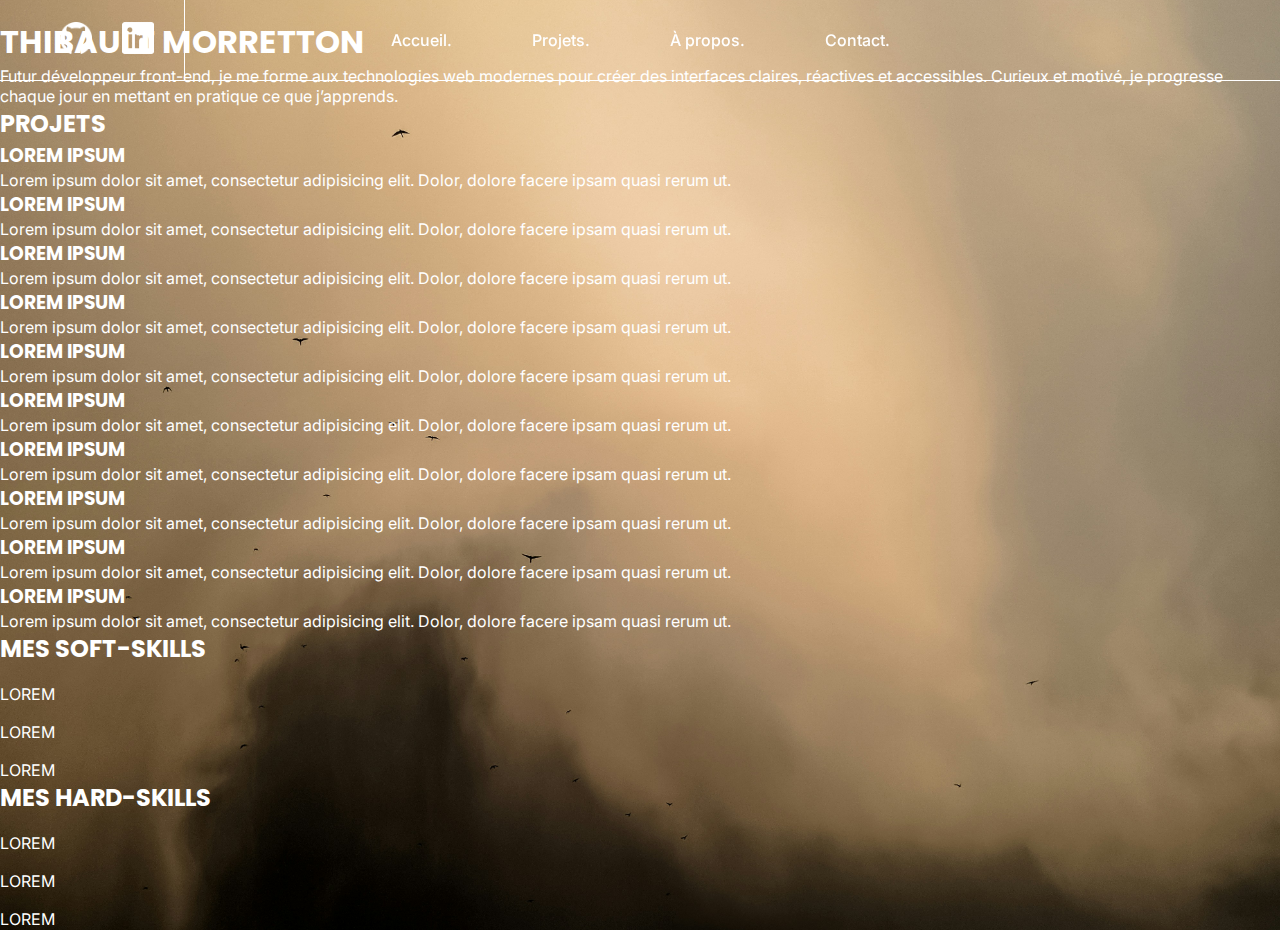
==== index.html @ dddc4d51 "Version bêta 1.0.2" ====
<!doctype html>
<html lang="fr">
<head>
    <meta charset="UTF-8">
    <meta content="width=device-width, user-scalable=no, initial-scale=1.0, maximum-scale=1.0, minimum-scale=1.0"
          name="viewport">
    <meta content="ie=edge" http-equiv="X-UA-Compatible">
    <title>Mon portfolio</title>
    <link href="style.css" rel="stylesheet">
</head>
<body>

<!-- HEADER -->
<header>
    <div class="headerContainer">
        <div class="socials">
            <a href="#"><img alt="GitHub" src="assets/logoGitHub.png"></a>
            <a href="#"><img alt="LinkedIn" src="assets/logoLinkedin.png"></a>
        </div>
        <nav class="navbar">
            <a href="#">Accueil.</a>
            <a href="#">Projets.</a>
            <a href="#">À propos.</a>
            <a href="#">Contact.</a>
        </nav>
    </div>
</header>

<!-- MAIN -->
<main>

    <!-- HERO SECTION -->
    <section>

        <!-- BACKGROUND IMAGE -->
        <img alt="" src="">
        <div>
            <h1>THIBAULT MORRETTON</h1>
            <p>Futur développeur front-end, je me forme aux technologies web modernes pour créer des interfaces claires,
                réactives et accessibles. Curieux et motivé, je progresse chaque jour en mettant en pratique ce que
                j’apprends.</p>
        </div>
    </section>

    <!-- PROJECTS SECTION -->
    <section>
        <h2>PROJETS</h2>

        <!-- PROJECTS -->
        <div>
            <div>
                <h3>LOREM IPSUM</h3>
                <p>Lorem ipsum dolor sit amet, consectetur adipisicing elit. Dolor, dolore facere ipsam quasi rerum
                    ut.</p>
            </div>
            <div>
                <h3>LOREM IPSUM</h3>
                <p>Lorem ipsum dolor sit amet, consectetur adipisicing elit. Dolor, dolore facere ipsam quasi rerum
                    ut.</p>
            </div>
            <div>
                <h3>LOREM IPSUM</h3>
                <p>Lorem ipsum dolor sit amet, consectetur adipisicing elit. Dolor, dolore facere ipsam quasi rerum
                    ut.</p>
            </div>
            <div>
                <h3>LOREM IPSUM</h3>
                <p>Lorem ipsum dolor sit amet, consectetur adipisicing elit. Dolor, dolore facere ipsam quasi rerum
                    ut.</p>
            </div>
            <div>
                <h3>LOREM IPSUM</h3>
                <p>Lorem ipsum dolor sit amet, consectetur adipisicing elit. Dolor, dolore facere ipsam quasi rerum
                    ut.</p>
            </div>
            <div>
                <h3>LOREM IPSUM</h3>
                <p>Lorem ipsum dolor sit amet, consectetur adipisicing elit. Dolor, dolore facere ipsam quasi rerum
                    ut.</p>
            </div>
            <div>
                <h3>LOREM IPSUM</h3>
                <p>Lorem ipsum dolor sit amet, consectetur adipisicing elit. Dolor, dolore facere ipsam quasi rerum
                    ut.</p>
            </div>
            <div>
                <h3>LOREM IPSUM</h3>
                <p>Lorem ipsum dolor sit amet, consectetur adipisicing elit. Dolor, dolore facere ipsam quasi rerum
                    ut.</p>
            </div>
            <div>
                <h3>LOREM IPSUM</h3>
                <p>Lorem ipsum dolor sit amet, consectetur adipisicing elit. Dolor, dolore facere ipsam quasi rerum
                    ut.</p>
            </div>
            <div>
                <h3>LOREM IPSUM</h3>
                <p>Lorem ipsum dolor sit amet, consectetur adipisicing elit. Dolor, dolore facere ipsam quasi rerum
                    ut.</p>
            </div>
        </div>
    </section>

    <!-- ABOUT SECTION (SOFT-SKILLS) -->
    <section>
        <h2>MES SOFT-SKILLS</h2>
        <div>
            <div>
                <img alt="" src="">
                <p>LOREM</p>
            </div>
            <div>
                <img alt="" src="">
                <p>LOREM</p>
            </div>
            <div>
                <img alt="" src="">
                <p>LOREM</p>
            </div>
        </div>
    </section>

    <!-- ABOUT SECTION (HARD-SKILLS) -->
    <section>
        <h2>MES HARD-SKILLS</h2>
        <div>
            <div>
                <img alt="" src="">
                <p>LOREM</p>
            </div>
            <div>
                <img alt="" src="">
                <p>LOREM</p>
            </div>
            <div>
                <img alt="" src="">
                <p>LOREM</p>
            </div>
        </div>
    </section>
</main>

<!-- FOOTER -->
<footer>
    <div>
        <p>© 2025 THIBAULT MORRETTON - TOUS DROITS RÉSERVÉS</p>
    </div>
</footer>

<script>
    window.addEventListener('scroll', () => {
        const header = document.querySelector('header');
        if (window.scrollY > 50) {
            header.classList.add('scrolled');
        } else {
            header.classList.remove('scrolled');
        }
    });
</script>
</body>
</html>
---- style.css ----
@import url('https://fonts.googleapis.com/css2?family=Inter:ital,opsz,wght@0,14..32,100..900;1,14..32,100..900&family=Poppins:ital,wght@0,100;0,200;0,300;0,400;0,500;0,600;0,700;0,800;0,900;1,100;1,200;1,300;1,400;1,500;1,600;1,700;1,800;1,900&display=swap');

/* //////////////////////// */
/* RESET */
/* //////////////////////// */

* {
    margin: 0;
    padding: 0;
    box-sizing: border-box;
    text-decoration: none;
}

body {
    background-image: url('assets/wallpaper.jpg');
    background-size: cover;
    background-repeat: no-repeat;
    background-attachment: fixed;
    background-position: center;
    min-height: 100vh;
    color: white;
}

/* //////////////////////// */
/* FONTS */
/* //////////////////////// */

p, a {
    font-family: 'Inter', sans-serif;
}

h1, h2, h3, h4, h5, h6 {
    font-family: 'Poppins', sans-serif;
}

/* //////////////////////// */
/* MARGIN */
/* //////////////////////// */

.mright20 {
    margin-right: 20px;
}

/* //////////////////////// */
/* MAIN CSS */
/* //////////////////////// */

/* HEADER */

header {
    position: fixed;
    width: 100%;
    border-bottom: 1px solid #fff;
}

header.scrolled {
    background: white;
}

.headerContainer {
    display: flex;
    justify-content: space-between;
    align-items: stretch;
    max-width: 1200px;
    margin: 0 auto;
    padding: 0 20px;
    height: 80px;
    position: relative;
}

.socials {
    display: flex;
    gap: 30px;
    align-items: center;
    padding-right: 30px;
    border-right: 1px solid #fff;
    height: 100%;
}

.socials img {
    width: 32px;
    height: 32px;
    filter: invert(1);
    transition: filter 0.3s ease;
}

header.scrolled .socials img {
    filter: invert(0);
}

.navbar {
    position: absolute;
    left: 50%;
    top: 50%;
    transform: translate(-50%, -50%);
    display: flex;
    gap: 40px;
}

.navbar a {
    text-decoration: none;
    color: #fff;
    font-weight: 500;
    padding: 10px 20px;
    border-radius: 50px;
    transition: all 0.3s ease;
}

.navbar a:hover {
    color: #fff;
    background: #000;
}

header.scrolled .navbar a {
    color: #000;
}

header.scrolled .navbar a:hover {
    color: #fff;
}
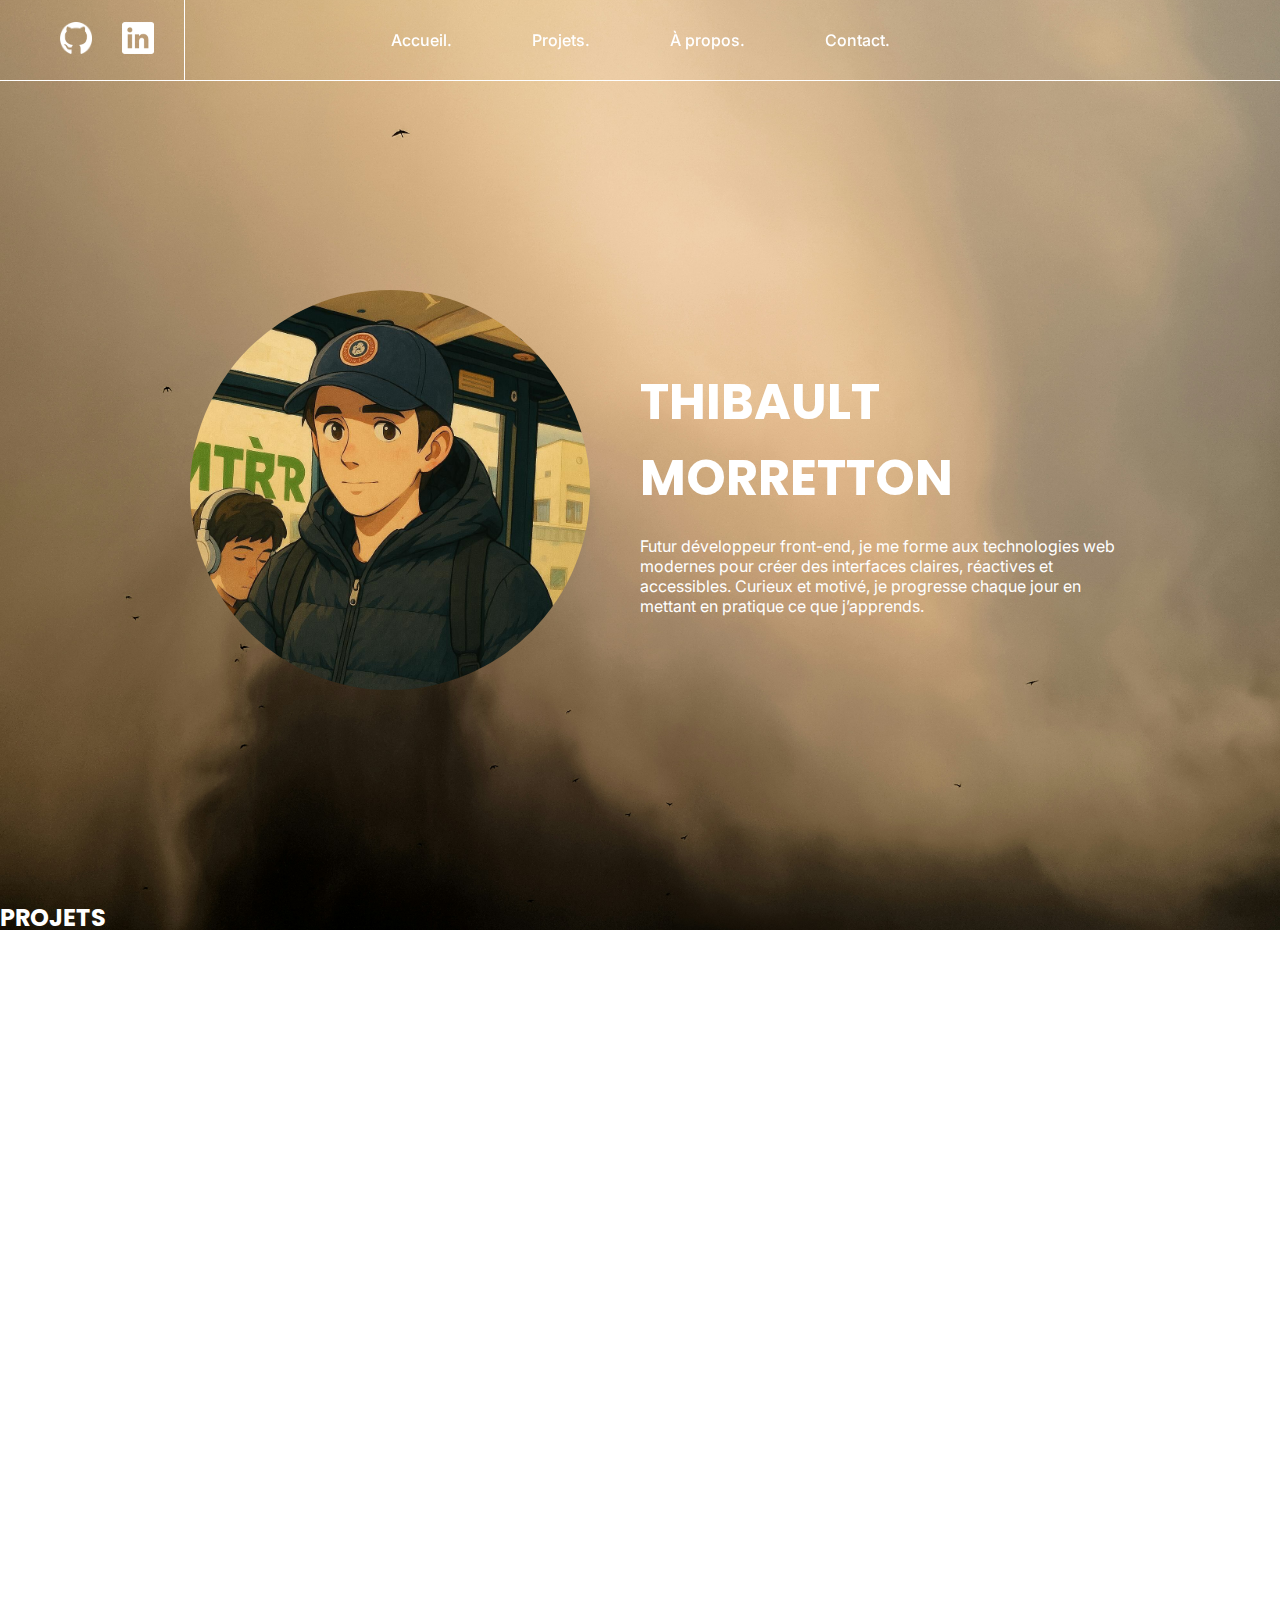
==== commit a1d89475: "Version bêta 0.1.3" ====
--- a/index.html
+++ b/index.html
@@ -7,6 +7,7 @@
     <meta content="ie=edge" http-equiv="X-UA-Compatible">
     <title>Mon portfolio</title>
     <link href="style.css" rel="stylesheet">
+    <link href="assets/logo.ico" rel="icon" type="image/x-icon">
 </head>
 <body>
 
@@ -30,11 +31,13 @@
 <main>
 
     <!-- HERO SECTION -->
-    <section>
+    <section class="hero container">
 
         <!-- BACKGROUND IMAGE -->
-        <img alt="" src="">
-        <div>
+        <div class="divImg">
+            <img alt="Ma photo" src="assets/moi.jpg">
+        </div>
+        <div class="divText">
             <h1>THIBAULT MORRETTON</h1>
             <p>Futur développeur front-end, je me forme aux technologies web modernes pour créer des interfaces claires,
                 réactives et accessibles. Curieux et motivé, je progresse chaque jour en mettant en pratique ce que
--- a/style.css
+++ b/style.css
@@ -19,6 +19,28 @@
     background-position: center;
     min-height: 100vh;
     color: white;
+}
+
+.container {
+    max-width: 1000px;
+    margin: auto;
+}
+
+/* //////////////////////// */
+/* FLEXBOX */
+/* //////////////////////// */
+
+.flex {
+    display: flex;
+    flex-wrap: wrap;
+}
+
+.justifyCenter {
+    justify-content: center;
+}
+
+.spaceBetween {
+    justify-content: space-between;
 }
 
 /* //////////////////////// */
@@ -119,4 +141,38 @@
     color: #fff;
 }
 
+/* HERO SECTION */
 
+.hero {
+    height: 100vh;
+    padding-top: 80px;
+    display: flex;
+    align-items: center;
+}
+
+.hero h1 {
+    font-size: 50px;
+    margin-bottom: 20px;
+}
+
+.hero img {
+    width: 400px;
+    height: 400px;
+    object-fit: cover;
+    object-position: center top;
+    border-radius: 50%;
+}
+
+.divImg {
+    width: 50%;
+    display: flex;
+    justify-content: center;
+}
+
+.divText {
+    width: 50%;
+}
+
+
+
+
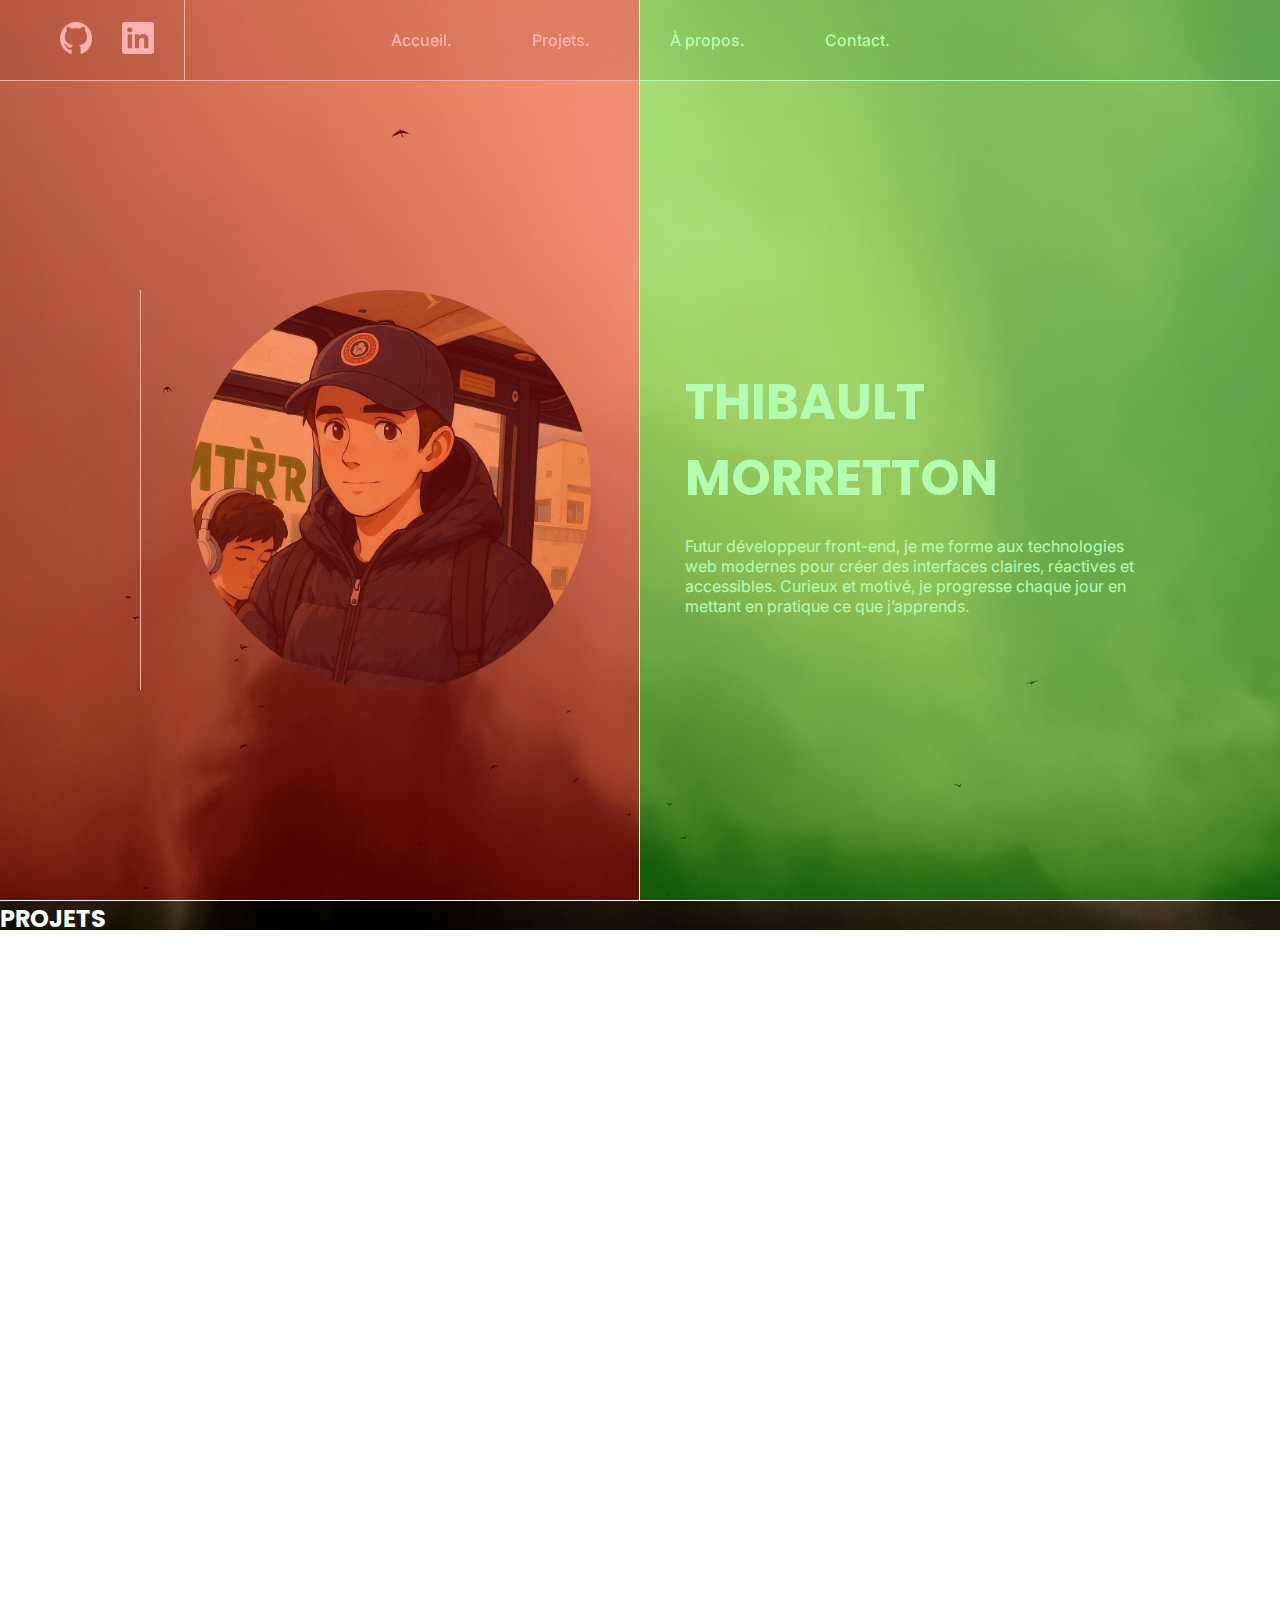
==== commit 5291dd31: "Version bêta 0.1.4" ====
--- a/index.html
+++ b/index.html
@@ -31,18 +31,22 @@
 <main>
 
     <!-- HERO SECTION -->
-    <section class="hero container">
-
-        <!-- BACKGROUND IMAGE -->
-        <div class="divImg">
-            <img alt="Ma photo" src="assets/moi.jpg">
+    <section class="hero">
+        <div class="divHero container">
+            <!-- BACKGROUND IMAGE -->
+            <div class="divImg">
+                <img alt="Ma photo" src="assets/moi.jpg">
+            </div>
+            <div class="divText">
+                <h1>THIBAULT MORRETTON</h1>
+                <p>Futur développeur front-end, je me forme aux technologies web modernes pour créer des interfaces
+                    claires,
+                    réactives et accessibles. Curieux et motivé, je progresse chaque jour en mettant en pratique ce que
+                    j’apprends.</p>
+            </div>
         </div>
-        <div class="divText">
-            <h1>THIBAULT MORRETTON</h1>
-            <p>Futur développeur front-end, je me forme aux technologies web modernes pour créer des interfaces claires,
-                réactives et accessibles. Curieux et motivé, je progresse chaque jour en mettant en pratique ce que
-                j’apprends.</p>
-        </div>
+        <div class="divGhostL"></div>
+        <div class="divGhostR"></div>
     </section>
 
     <!-- PROJECTS SECTION -->
--- a/style.css
+++ b/style.css
@@ -73,6 +73,7 @@
     position: fixed;
     width: 100%;
     border-bottom: 1px solid #fff;
+    background: rgba(0, 0, 0, 0.1);
 }
 
 header.scrolled {
@@ -82,7 +83,7 @@
 .headerContainer {
     display: flex;
     justify-content: space-between;
-    align-items: stretch;
+    align-items: center;
     max-width: 1200px;
     margin: 0 auto;
     padding: 0 20px;
@@ -103,7 +104,11 @@
     width: 32px;
     height: 32px;
     filter: invert(1);
-    transition: filter 0.3s ease;
+    transition: all 0.3s ease;
+}
+
+.socials img:hover {
+    transform: scale(1.3);
 }
 
 header.scrolled .socials img {
@@ -144,18 +149,22 @@
 /* HERO SECTION */
 
 .hero {
+    border-bottom: 1px solid #fff;
+}
+
+.divHero {
     height: 100vh;
     padding-top: 80px;
     display: flex;
     align-items: center;
 }
 
-.hero h1 {
+.divHero h1 {
     font-size: 50px;
     margin-bottom: 20px;
 }
 
-.hero img {
+.divHero img {
     width: 400px;
     height: 400px;
     object-fit: cover;
@@ -167,12 +176,32 @@
     width: 50%;
     display: flex;
     justify-content: center;
+    border-left: 1px solid #fff;
 }
 
 .divText {
     width: 50%;
-}
-
-
-
-
+    padding-left: 45px;
+}
+
+.divGhostL {
+    height: 100%;
+    width: 50%;
+    top: 0;
+    background: rgba(255, 0, 0, 0.3);
+    position: absolute;
+    border-right: 1px solid #fff;
+}
+
+.divGhostR {
+    height: 100%;
+    width: 50%;
+    top: 0;
+    right: 0;
+    background: rgba(0, 255, 0, 0.3);
+    position: absolute;
+}
+
+
+
+
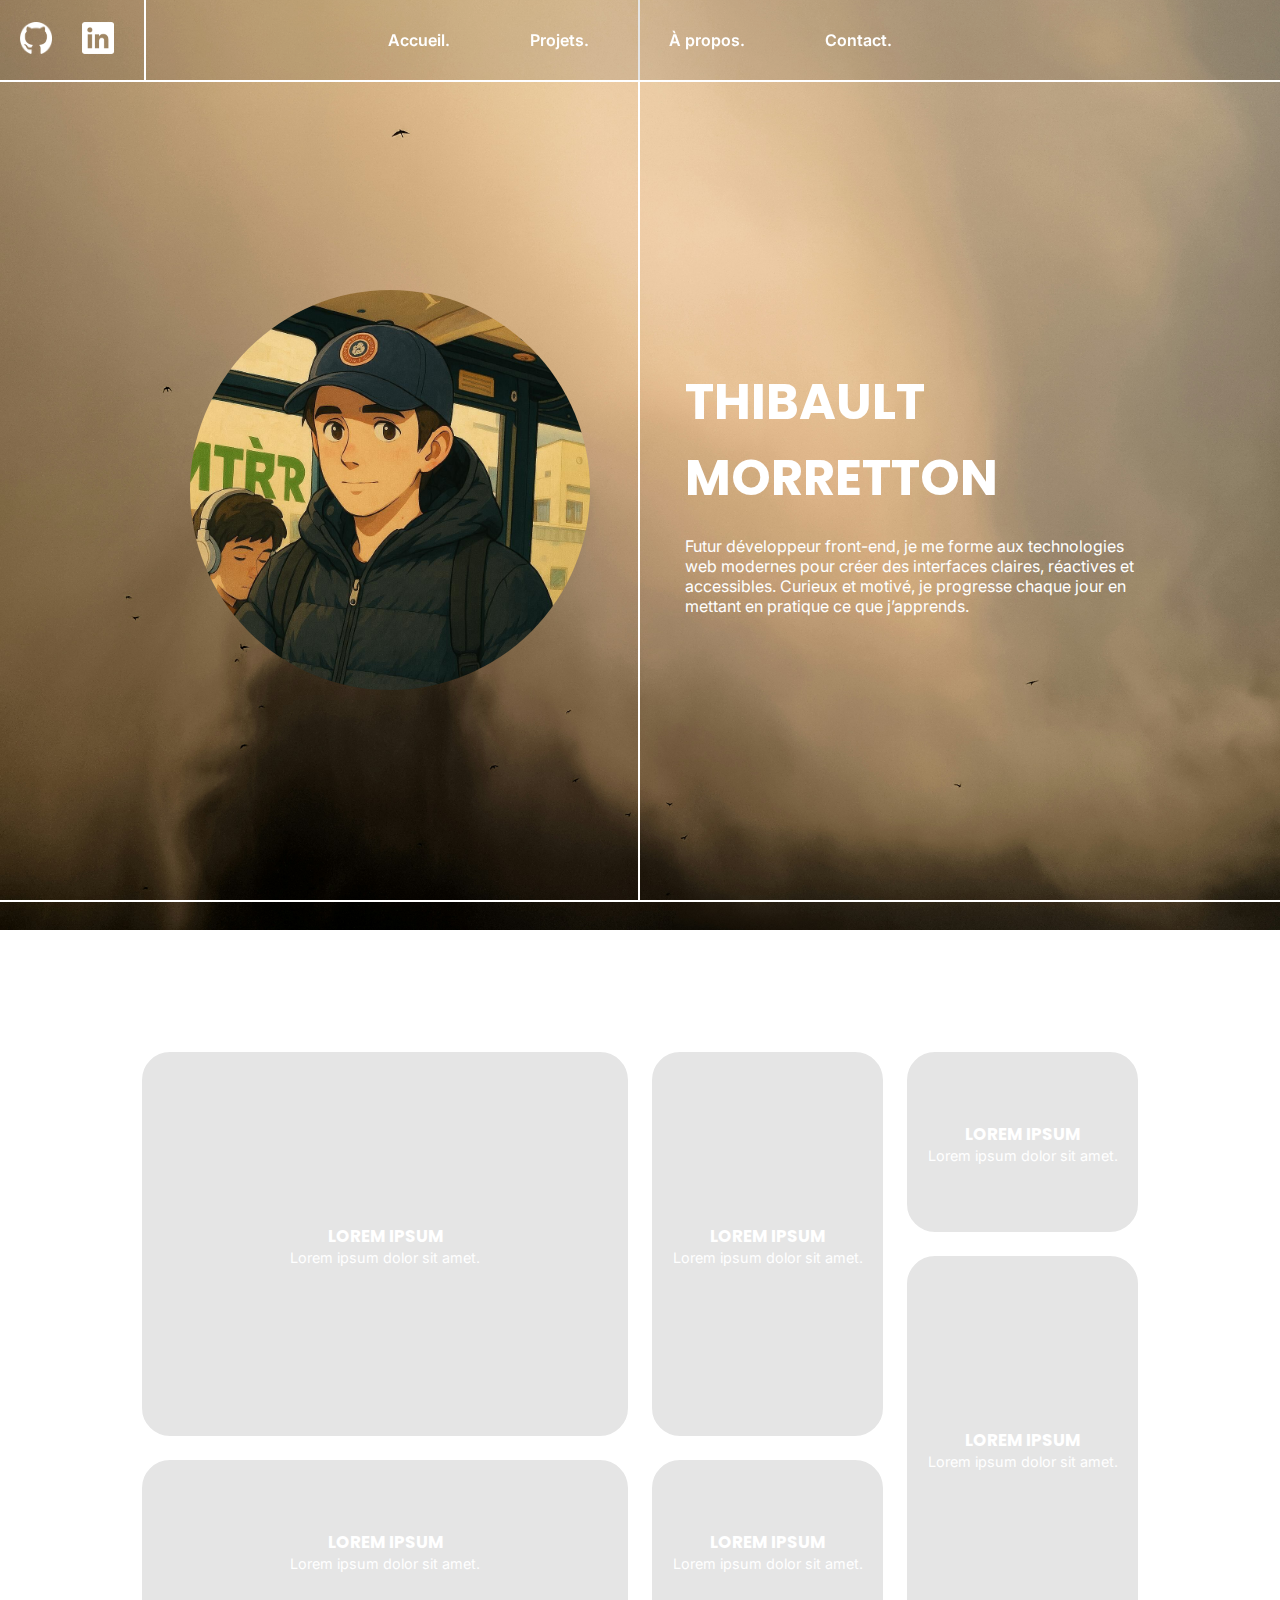
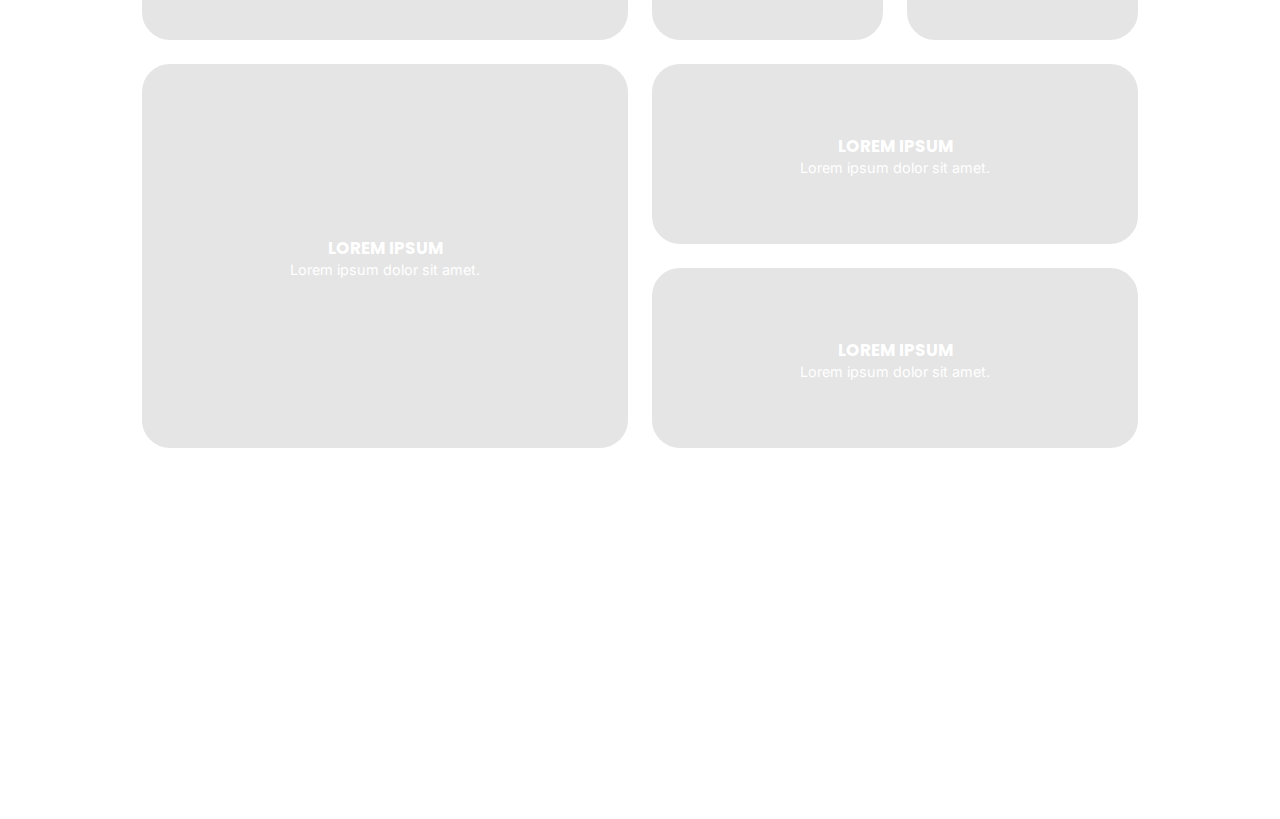
==== commit f46c2c80: "Version bêta 0.1.5" ====
--- a/index.html
+++ b/index.html
@@ -10,21 +10,22 @@
     <link href="assets/logo.ico" rel="icon" type="image/x-icon">
 </head>
 <body>
+<!-- WEBSITE WALLPAPER -->
 
 <!-- HEADER -->
-<header>
-    <div class="headerContainer">
-        <div class="socials">
+<header class="fixed w100">
+    <div class="socialsContainer flex spaceBetween alignCenter relative">
+        <div class="socials flex alignCenter">
             <a href="#"><img alt="GitHub" src="assets/logoGitHub.png"></a>
             <a href="#"><img alt="LinkedIn" src="assets/logoLinkedin.png"></a>
         </div>
-        <nav class="navbar">
-            <a href="#">Accueil.</a>
-            <a href="#">Projets.</a>
-            <a href="#">À propos.</a>
-            <a href="#">Contact.</a>
-        </nav>
     </div>
+    <nav class="navbar flex absolute">
+        <a href="#">Accueil.</a>
+        <a href="#">Projets.</a>
+        <a href="#">À propos.</a>
+        <a href="#">Contact.</a>
+    </nav>
 </header>
 
 <!-- MAIN -->
@@ -32,12 +33,12 @@
 
     <!-- HERO SECTION -->
     <section class="hero">
-        <div class="divHero container">
+        <div class="divHero container flex alignCenter">
             <!-- BACKGROUND IMAGE -->
-            <div class="divImg">
+            <div class="divImg flex alignCenter justifyCenter w50">
                 <img alt="Ma photo" src="assets/moi.jpg">
             </div>
-            <div class="divText">
+            <div class="divText w50">
                 <h1>THIBAULT MORRETTON</h1>
                 <p>Futur développeur front-end, je me forme aux technologies web modernes pour créer des interfaces
                     claires,
@@ -45,66 +46,23 @@
                     j’apprends.</p>
             </div>
         </div>
-        <div class="divGhostL"></div>
-        <div class="divGhostR"></div>
+            <div class="divGhostL absolute w50"></div>
     </section>
 
-    <!-- PROJECTS SECTION -->
-    <section>
+    <!-- gridBoxS SECTION -->
+    <section class="projects">
         <h2>PROJETS</h2>
 
-        <!-- PROJECTS -->
-        <div>
-            <div>
-                <h3>LOREM IPSUM</h3>
-                <p>Lorem ipsum dolor sit amet, consectetur adipisicing elit. Dolor, dolore facere ipsam quasi rerum
-                    ut.</p>
-            </div>
-            <div>
-                <h3>LOREM IPSUM</h3>
-                <p>Lorem ipsum dolor sit amet, consectetur adipisicing elit. Dolor, dolore facere ipsam quasi rerum
-                    ut.</p>
-            </div>
-            <div>
-                <h3>LOREM IPSUM</h3>
-                <p>Lorem ipsum dolor sit amet, consectetur adipisicing elit. Dolor, dolore facere ipsam quasi rerum
-                    ut.</p>
-            </div>
-            <div>
-                <h3>LOREM IPSUM</h3>
-                <p>Lorem ipsum dolor sit amet, consectetur adipisicing elit. Dolor, dolore facere ipsam quasi rerum
-                    ut.</p>
-            </div>
-            <div>
-                <h3>LOREM IPSUM</h3>
-                <p>Lorem ipsum dolor sit amet, consectetur adipisicing elit. Dolor, dolore facere ipsam quasi rerum
-                    ut.</p>
-            </div>
-            <div>
-                <h3>LOREM IPSUM</h3>
-                <p>Lorem ipsum dolor sit amet, consectetur adipisicing elit. Dolor, dolore facere ipsam quasi rerum
-                    ut.</p>
-            </div>
-            <div>
-                <h3>LOREM IPSUM</h3>
-                <p>Lorem ipsum dolor sit amet, consectetur adipisicing elit. Dolor, dolore facere ipsam quasi rerum
-                    ut.</p>
-            </div>
-            <div>
-                <h3>LOREM IPSUM</h3>
-                <p>Lorem ipsum dolor sit amet, consectetur adipisicing elit. Dolor, dolore facere ipsam quasi rerum
-                    ut.</p>
-            </div>
-            <div>
-                <h3>LOREM IPSUM</h3>
-                <p>Lorem ipsum dolor sit amet, consectetur adipisicing elit. Dolor, dolore facere ipsam quasi rerum
-                    ut.</p>
-            </div>
-            <div>
-                <h3>LOREM IPSUM</h3>
-                <p>Lorem ipsum dolor sit amet, consectetur adipisicing elit. Dolor, dolore facere ipsam quasi rerum
-                    ut.</p>
-            </div>
+        <div class="gridContainer">
+            <div class="gridBox square red"><h3>LOREM IPSUM</h3><p>Lorem ipsum dolor sit amet.</p></div>
+            <div class="gridBox tall yellow"><h3>LOREM IPSUM</h3><p>Lorem ipsum dolor sit amet.</p></div>
+            <div class="gridBox green"><h3>LOREM IPSUM</h3><p>Lorem ipsum dolor sit amet.</p></div>
+            <div class="gridBox tall yellow"><h3>LOREM IPSUM</h3><p>Lorem ipsum dolor sit amet.</p></div>
+            <div class="gridBox wide blue"><h3>LOREM IPSUM</h3><p>Lorem ipsum dolor sit amet.</p></div>
+            <div class="gridBox green"><h3>LOREM IPSUM</h3><p>Lorem ipsum dolor sit amet.</p></div>
+            <div class="gridBox square red"><h3>LOREM IPSUM</h3><p>Lorem ipsum dolor sit amet.</p></div>
+            <div class="gridBox wide blue"><h3>LOREM IPSUM</h3><p>Lorem ipsum dolor sit amet.</p></div>
+            <div class="gridBox wide blue"><h3>LOREM IPSUM</h3><p>Lorem ipsum dolor sit amet.</p></div>
         </div>
     </section>
 
--- a/style.css
+++ b/style.css
@@ -43,6 +43,38 @@
     justify-content: space-between;
 }
 
+.alignCenter {
+    align-items: center;
+}
+
+/* //////////////////////// */
+/* WIDTH */
+/* //////////////////////// */
+
+.w50 {
+    width: 50%;
+}
+
+.w100 {
+    width: 100%;
+}
+
+/* //////////////////////// */
+/* POSITIONS */
+/* //////////////////////// */
+
+.fixed {
+    position: fixed;
+}
+
+.absolute {
+    position: absolute;
+}
+
+.relative {
+    position: relative;
+}
+
 /* //////////////////////// */
 /* FONTS */
 /* //////////////////////// */
@@ -56,6 +88,14 @@
 }
 
 /* //////////////////////// */
+/* BORDERS */
+/* //////////////////////// */
+
+.whiteBorder {
+    border: 1px solid white;
+}
+
+/* //////////////////////// */
 /* MARGIN */
 /* //////////////////////// */
 
@@ -64,39 +104,46 @@
 }
 
 /* //////////////////////// */
+/* SELECTOR */
+/* //////////////////////// */
+
+::selection {
+    background: rgba(232, 197, 119, 0.7);
+    color: white;
+}
+
+::-moz-selection {
+    background: rgba(232, 197, 119, 0.7);
+    color: white;
+}
+
+/* //////////////////////// */
 /* MAIN CSS */
 /* //////////////////////// */
 
 /* HEADER */
 
 header {
-    position: fixed;
-    width: 100%;
-    border-bottom: 1px solid #fff;
     background: rgba(0, 0, 0, 0.1);
+    border-bottom: 2px solid #fff;
+    z-index: 1000;
+    transition: all 0.3s ease;
 }
 
 header.scrolled {
     background: white;
 }
 
-.headerContainer {
-    display: flex;
-    justify-content: space-between;
-    align-items: center;
+.socialsContainer {
     max-width: 1200px;
-    margin: 0 auto;
     padding: 0 20px;
     height: 80px;
-    position: relative;
 }
 
 .socials {
-    display: flex;
     gap: 30px;
-    align-items: center;
     padding-right: 30px;
-    border-right: 1px solid #fff;
+    border-right: 2px solid #fff;
     height: 100%;
 }
 
@@ -116,18 +163,15 @@
 }
 
 .navbar {
-    position: absolute;
     left: 50%;
     top: 50%;
     transform: translate(-50%, -50%);
-    display: flex;
     gap: 40px;
 }
 
 .navbar a {
-    text-decoration: none;
     color: #fff;
-    font-weight: 500;
+    font-weight: 600;
     padding: 10px 20px;
     border-radius: 50px;
     transition: all 0.3s ease;
@@ -135,7 +179,7 @@
 
 .navbar a:hover {
     color: #fff;
-    background: #000;
+    background: rgba(203, 167, 112, 0.5);
 }
 
 header.scrolled .navbar a {
@@ -144,19 +188,19 @@
 
 header.scrolled .navbar a:hover {
     color: #fff;
+    background-color: #000;
 }
 
 /* HERO SECTION */
 
 .hero {
-    border-bottom: 1px solid #fff;
+    border-bottom: 2px solid #fff;
+    z-index: 1000;
 }
 
 .divHero {
     height: 100vh;
     padding-top: 80px;
-    display: flex;
-    align-items: center;
 }
 
 .divHero h1 {
@@ -164,44 +208,91 @@
     margin-bottom: 20px;
 }
 
-.divHero img {
+.divImg img {
     width: 400px;
     height: 400px;
     object-fit: cover;
     object-position: center top;
     border-radius: 50%;
+    transition: transform 0.4s ease;
+    will-change: transform;
+}
+
+.divImg img:hover {
+    transform: scale(1.1);
 }
 
 .divImg {
-    width: 50%;
-    display: flex;
-    justify-content: center;
-    border-left: 1px solid #fff;
+    z-index: 5;
 }
 
 .divText {
-    width: 50%;
     padding-left: 45px;
 }
 
 .divGhostL {
     height: 100%;
-    width: 50%;
-    top: 0;
-    background: rgba(255, 0, 0, 0.3);
-    position: absolute;
-    border-right: 1px solid #fff;
-}
-
-.divGhostR {
-    height: 100%;
-    width: 50%;
-    top: 0;
-    right: 0;
-    background: rgba(0, 255, 0, 0.3);
-    position: absolute;
-}
-
-
-
-
+    bottom: 0;
+    border-right: 2px solid #fff;
+    z-index: 1;
+}
+
+/* PROJECTS SECTION */
+
+.projects {
+    border-bottom: 1px solid #fff;
+}
+
+.projects > h2 {
+    font-size: 2rem;
+    margin-top: 50px;
+    text-align: center;
+}
+
+.gridContainer {
+    display: grid;
+    grid-template-columns: repeat(4, 1fr);
+    grid-auto-rows: 1fr;
+    gap: 2%;
+    width: 90vw;
+    max-width: 1000px;
+    aspect-ratio: 1 / 1;
+    margin: 50px auto;
+}
+
+.gridBox {
+    background-color: rgba(0, 0, 0, 0.1);
+    border: 2px solid white;
+    padding: 5%;
+    border-radius: 30px;
+    text-align: center;
+    display: flex;
+    flex-direction: column;
+    justify-content: center;
+    font-size: 0.9rem;
+    cursor: pointer;
+    transition: all 0.3s ease-in-out;
+}
+
+.gridBox:hover {
+    transform: scale(1.05);
+    background-color: #fff;
+    color: black;
+}
+
+.gridBox.wide {
+    grid-column: span 2;
+}
+
+.gridBox.tall {
+    grid-row: span 2;
+}
+
+.gridBox.square {
+    grid-column: span 2;
+    grid-row: span 2;
+}
+
+
+
+
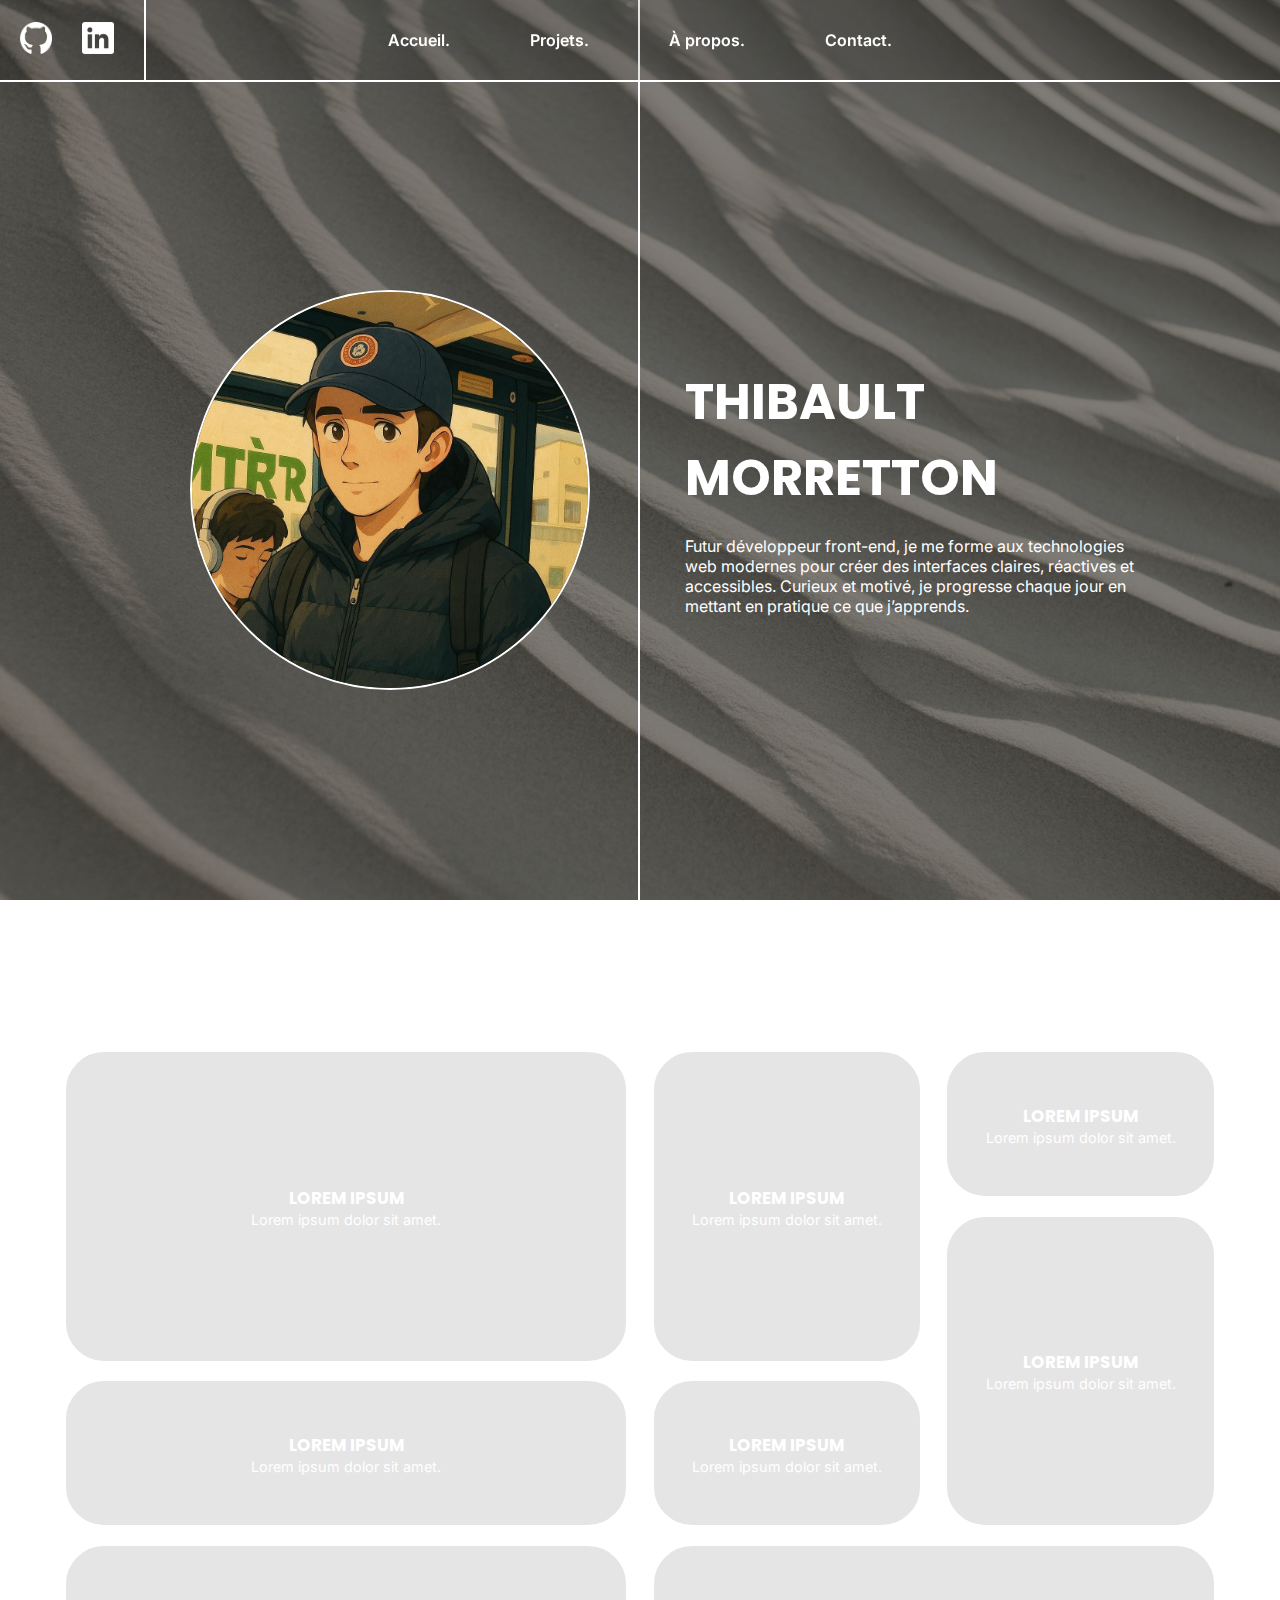
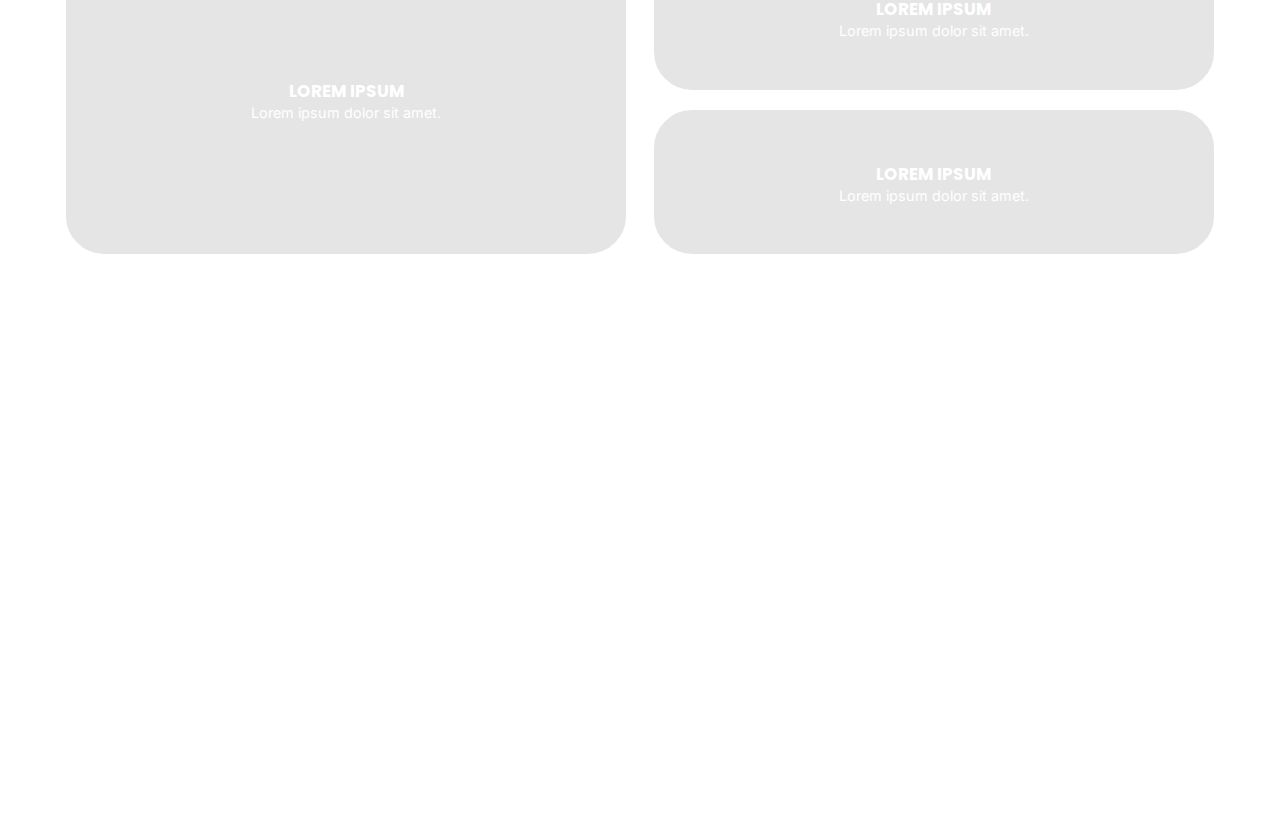
==== commit ee1d4582: "Version bêta 0.1.6" ====
--- a/index.html
+++ b/index.html
@@ -24,7 +24,7 @@
         <a href="#">Accueil.</a>
         <a href="#">Projets.</a>
         <a href="#">À propos.</a>
-        <a href="#">Contact.</a>
+        <a href="mailto:tmorretton@gmail.com?subject=Demande de contact">Contact.</a>
     </nav>
 </header>
 
@@ -53,34 +53,36 @@
     <section class="projects">
         <h2>PROJETS</h2>
 
-        <div class="gridContainer">
-            <div class="gridBox square red"><h3>LOREM IPSUM</h3><p>Lorem ipsum dolor sit amet.</p></div>
-            <div class="gridBox tall yellow"><h3>LOREM IPSUM</h3><p>Lorem ipsum dolor sit amet.</p></div>
-            <div class="gridBox green"><h3>LOREM IPSUM</h3><p>Lorem ipsum dolor sit amet.</p></div>
-            <div class="gridBox tall yellow"><h3>LOREM IPSUM</h3><p>Lorem ipsum dolor sit amet.</p></div>
-            <div class="gridBox wide blue"><h3>LOREM IPSUM</h3><p>Lorem ipsum dolor sit amet.</p></div>
-            <div class="gridBox green"><h3>LOREM IPSUM</h3><p>Lorem ipsum dolor sit amet.</p></div>
-            <div class="gridBox square red"><h3>LOREM IPSUM</h3><p>Lorem ipsum dolor sit amet.</p></div>
-            <div class="gridBox wide blue"><h3>LOREM IPSUM</h3><p>Lorem ipsum dolor sit amet.</p></div>
-            <div class="gridBox wide blue"><h3>LOREM IPSUM</h3><p>Lorem ipsum dolor sit amet.</p></div>
+        <div class="projectsContainer">
+            <div class="square"><h3>LOREM IPSUM</h3><p>Lorem ipsum dolor sit amet.</p></div>
+            <div class="tall"><h3>LOREM IPSUM</h3><p>Lorem ipsum dolor sit amet.</p></div>
+            <div class="green"><h3>LOREM IPSUM</h3><p>Lorem ipsum dolor sit amet.</p></div>
+            <div class="tall"><h3>LOREM IPSUM</h3><p>Lorem ipsum dolor sit amet.</p></div>
+            <div class="wide"><h3>LOREM IPSUM</h3><p>Lorem ipsum dolor sit amet.</p></div>
+            <div class="green"><h3>LOREM IPSUM</h3><p>Lorem ipsum dolor sit amet.</p></div>
+            <div class="square"><h3>LOREM IPSUM</h3><p>Lorem ipsum dolor sit amet.</p></div>
+            <div class="wide"><h3>LOREM IPSUM</h3><p>Lorem ipsum dolor sit amet.</p></div>
+            <div class="wide"><h3>LOREM IPSUM</h3><p>Lorem ipsum dolor sit amet.</p></div>
         </div>
     </section>
 
     <!-- ABOUT SECTION (SOFT-SKILLS) -->
-    <section>
-        <h2>MES SOFT-SKILLS</h2>
-        <div>
-            <div>
-                <img alt="" src="">
-                <p>LOREM</p>
-            </div>
-            <div>
-                <img alt="" src="">
-                <p>LOREM</p>
-            </div>
-            <div>
-                <img alt="" src="">
-                <p>LOREM</p>
+    <section class="soft">
+        <div class="softContainer">
+            <h2>MES SOFT-SKILLS</h2>
+            <div class="softCardContainer flex spaceBetween">
+                <div>
+                    <img alt="" src="https://media.istockphoto.com/id/1147544807/vector/thumbnail-image-vector-graphic.jpg?s=612x612&w=0&k=20&c=rnCKVbdxqkjlcs3xH87-9gocETqpspHFXu5dIGB4wuM=">
+                    <p>SENS DU DÉTAIL</p>
+                </div>
+                <div>
+                    <img alt="" src="https://media.istockphoto.com/id/1147544807/vector/thumbnail-image-vector-graphic.jpg?s=612x612&w=0&k=20&c=rnCKVbdxqkjlcs3xH87-9gocETqpspHFXu5dIGB4wuM=">
+                    <p>AUTONOMIE</p>
+                </div>
+                <div>
+                    <img alt="" src="https://media.istockphoto.com/id/1147544807/vector/thumbnail-image-vector-graphic.jpg?s=612x612&w=0&k=20&c=rnCKVbdxqkjlcs3xH87-9gocETqpspHFXu5dIGB4wuM=">
+                    <p>CRÉATIVITÉ</p>
+                </div>
             </div>
         </div>
     </section>
--- a/style.css
+++ b/style.css
@@ -12,7 +12,7 @@
 }
 
 body {
-    background-image: url('assets/wallpaper.jpg');
+    background-image: linear-gradient(rgba(0, 0, 0, 0.5), rgba(0, 0, 0, 0.5)), url('assets/wallpaper.jpg');
     background-size: cover;
     background-repeat: no-repeat;
     background-attachment: fixed;
@@ -132,6 +132,7 @@
 
 header.scrolled {
     background: white;
+    box-shadow: 0 10px 20px rgba(0, 0, 0, 0.3);
 }
 
 .socialsContainer {
@@ -167,6 +168,9 @@
     top: 50%;
     transform: translate(-50%, -50%);
     gap: 40px;
+    flex-wrap: nowrap;
+    white-space: nowrap;
+    max-width: 100%;
 }
 
 .navbar a {
@@ -216,6 +220,7 @@
     border-radius: 50%;
     transition: transform 0.4s ease;
     will-change: transform;
+    border: 2px solid #fff;
 }
 
 .divImg img:hover {
@@ -249,22 +254,22 @@
     text-align: center;
 }
 
-.gridContainer {
+.projectsContainer {
     display: grid;
     grid-template-columns: repeat(4, 1fr);
     grid-auto-rows: 1fr;
     gap: 2%;
     width: 90vw;
-    max-width: 1000px;
-    aspect-ratio: 1 / 1;
+    max-width: 1500px;
+    aspect-ratio: 1 / 0.7;
     margin: 50px auto;
 }
 
-.gridBox {
+.projectsContainer > div {
     background-color: rgba(0, 0, 0, 0.1);
     border: 2px solid white;
     padding: 5%;
-    border-radius: 30px;
+    border-radius: 40px;
     text-align: center;
     display: flex;
     flex-direction: column;
@@ -274,25 +279,72 @@
     transition: all 0.3s ease-in-out;
 }
 
-.gridBox:hover {
+.projectsContainer > div:hover {
     transform: scale(1.05);
     background-color: #fff;
     color: black;
 }
 
-.gridBox.wide {
+.projectsContainer > div.wide {
     grid-column: span 2;
 }
 
-.gridBox.tall {
+.projectsContainer > div.tall {
     grid-row: span 2;
 }
 
-.gridBox.square {
+.projectsContainer > div.square {
     grid-column: span 2;
     grid-row: span 2;
 }
 
-
-
-
+/* ABOUT SECTION (SOFT-SKILLS) */
+
+.soft {
+    border-bottom: 2px solid #fff;
+}
+
+.softContainer {
+    max-width: 1500px;
+    margin: 50px auto;
+}
+
+.soft h2 {
+    font-size: 2rem;
+    margin: 30px 0;
+    text-align: center;
+}
+
+.softCardContainer img {
+    width: 100%;
+    border-radius: 40px;
+}
+
+.softCardContainer p {
+    font-size: 1.3rem;
+    font-weight: 600;
+    margin: 50px 0 40px 0;
+    text-align: center;
+}
+
+.softCardContainer > div {
+    width: 30%;
+    border-radius: 55px;
+    padding: 20px;
+    border: 2px solid white;
+    transition: all 0.3s ease;
+}
+
+.softCardContainer > div:hover {
+    background-color: #fff;
+    color: black;
+    transform: scale(1.05);
+}
+
+/* ABOUT SECTION (HARD-SKILLS) */
+
+
+
+
+
+
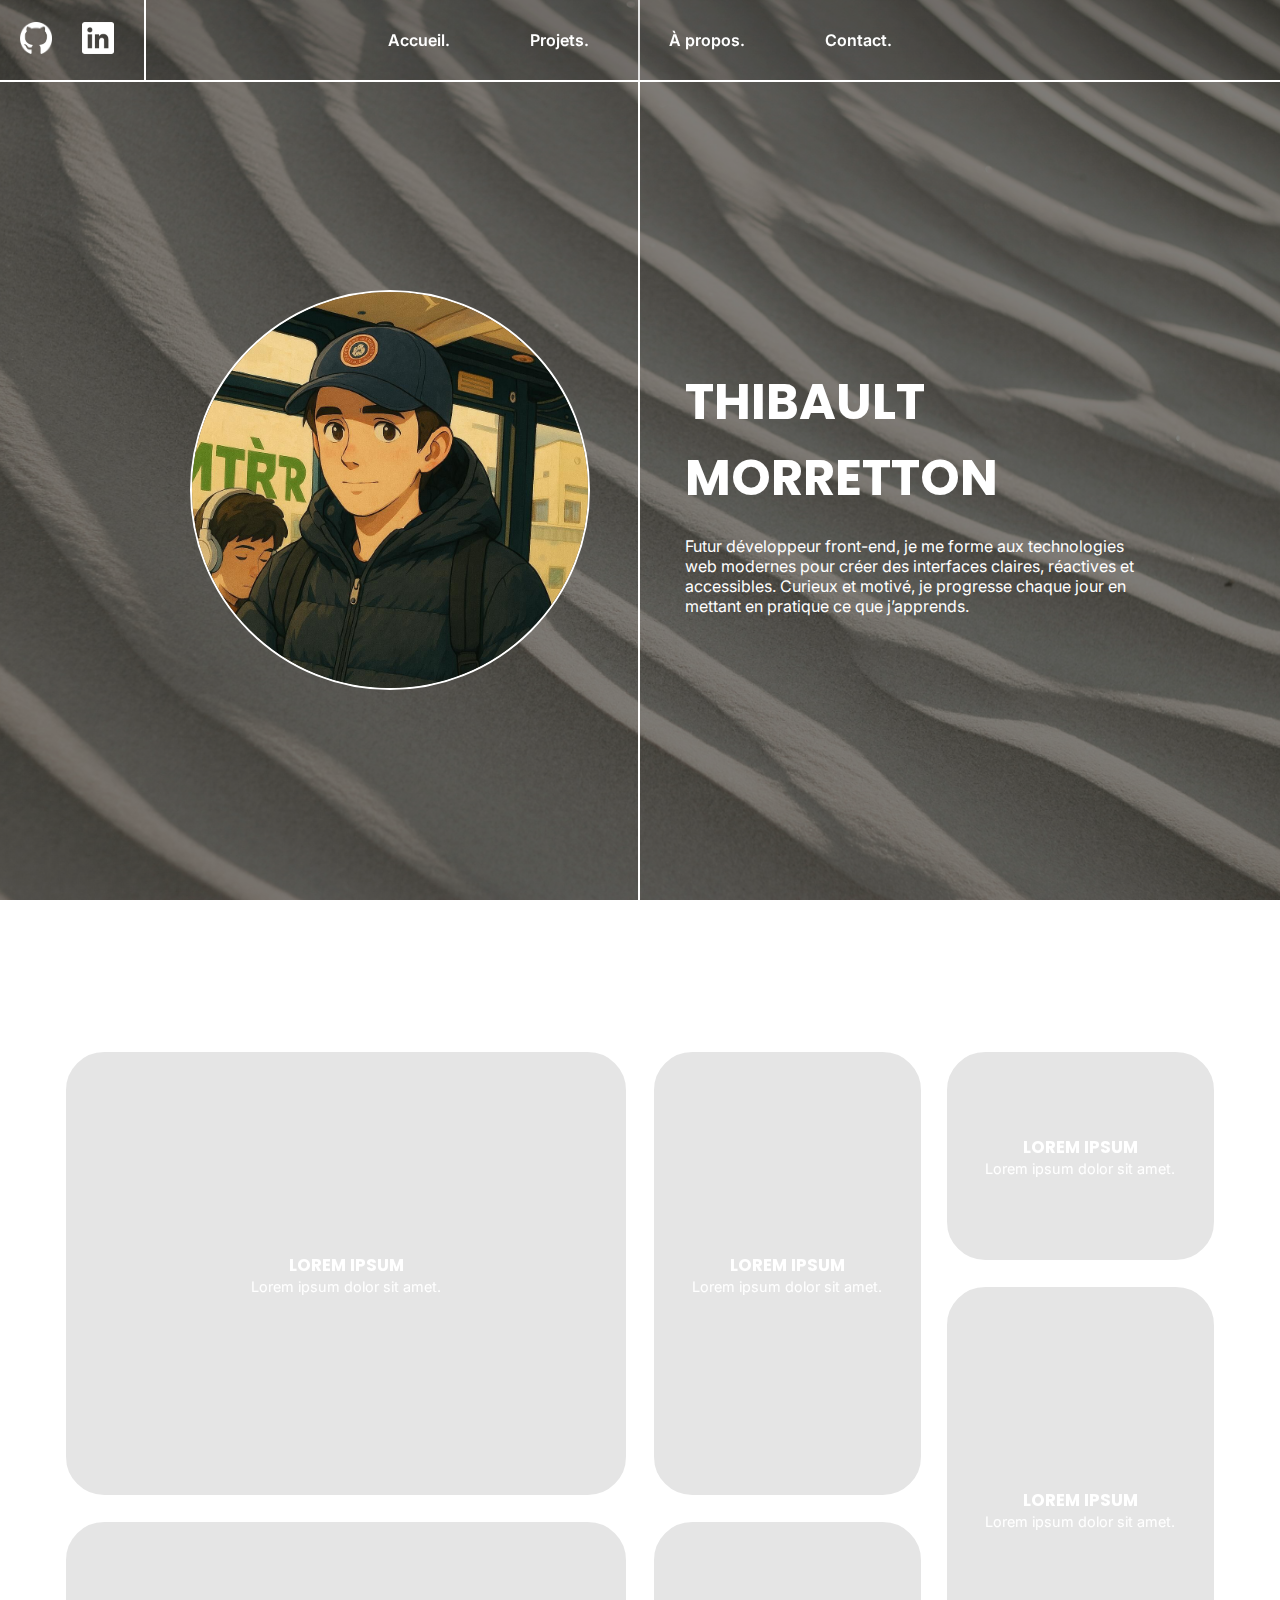
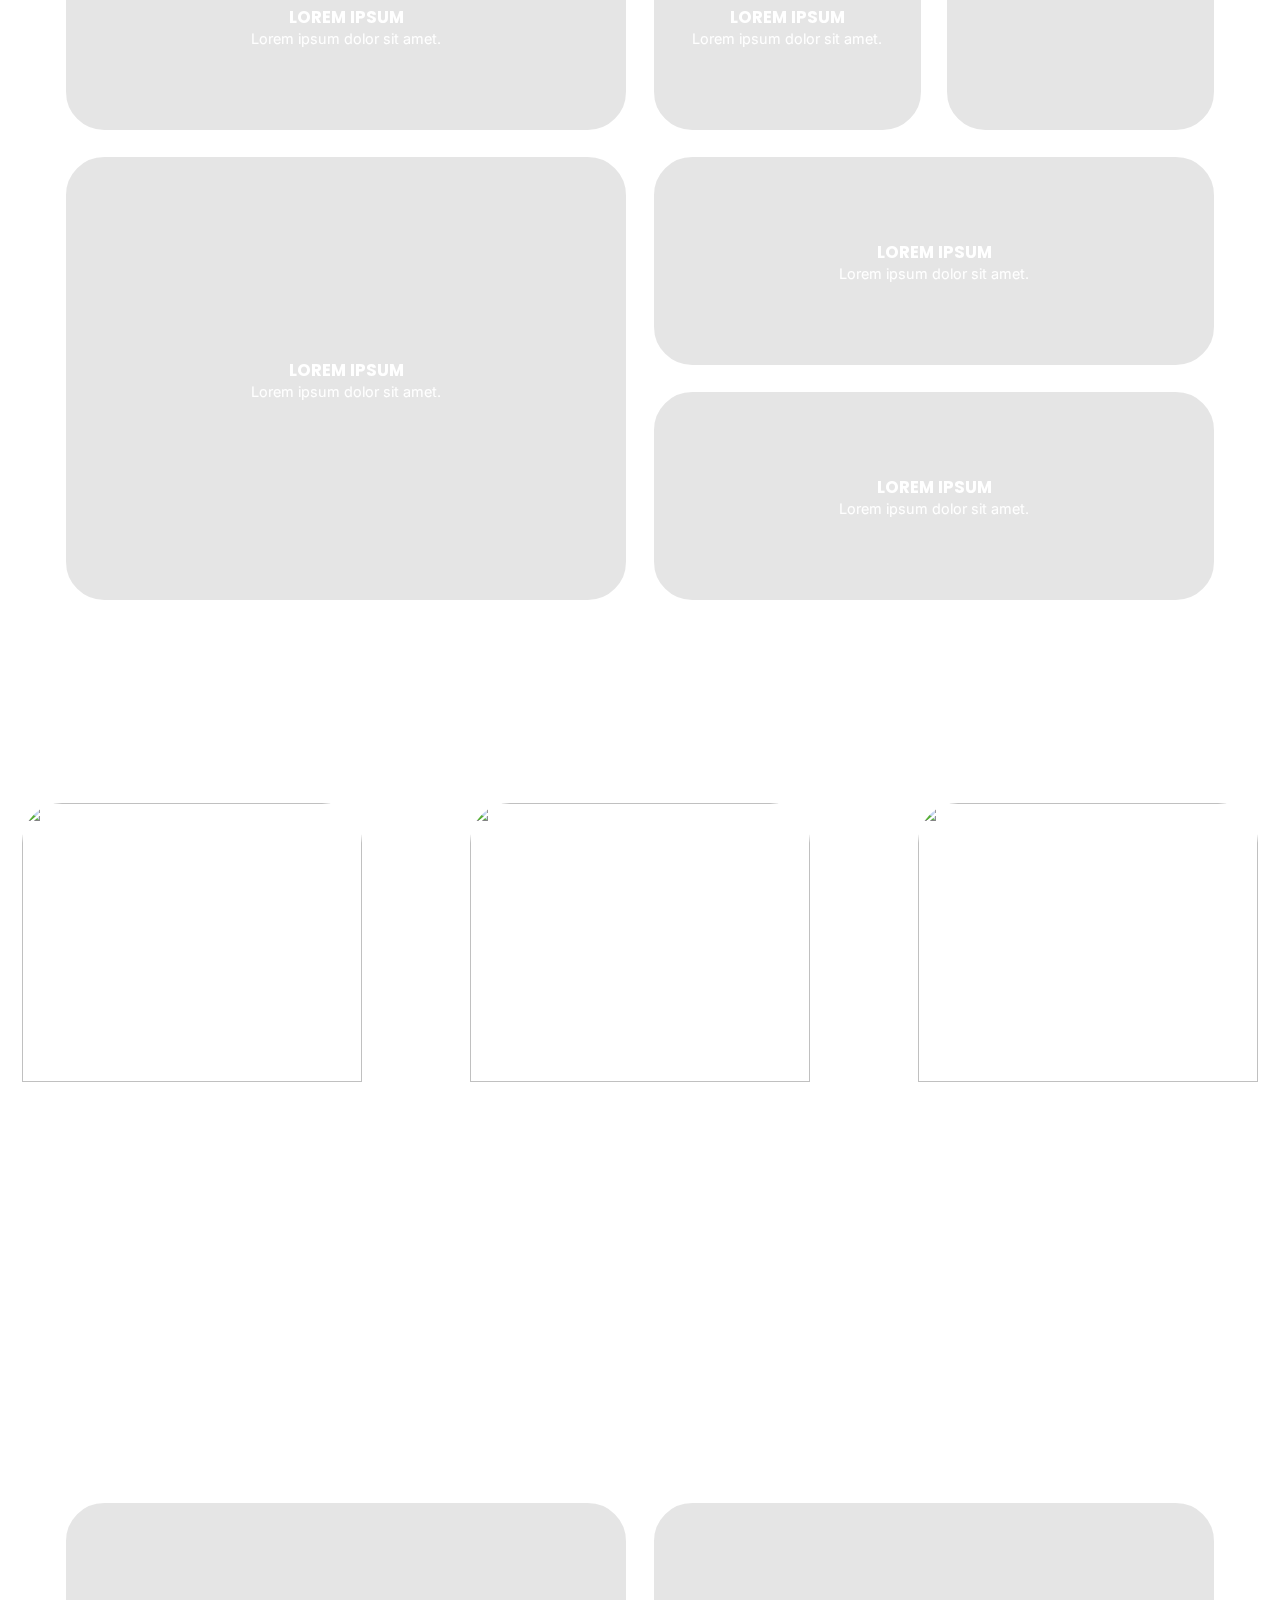
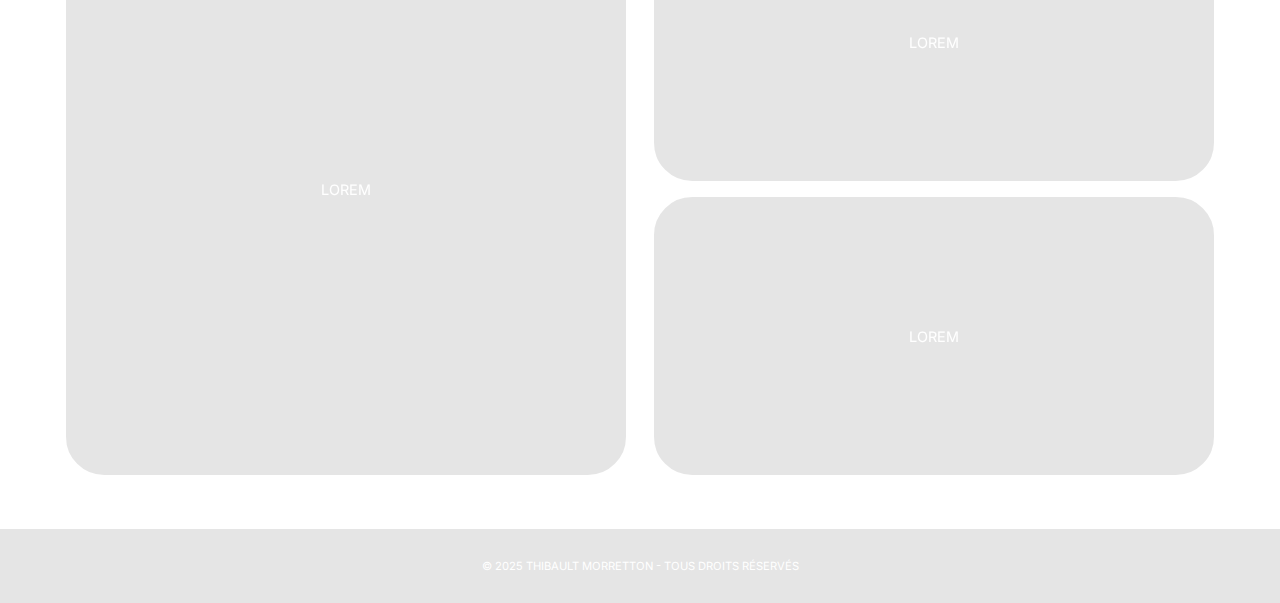
==== commit 82415b49: "Version bêta 0.1.7" ====
--- a/index.html
+++ b/index.html
@@ -10,8 +10,6 @@
     <link href="assets/logo.ico" rel="icon" type="image/x-icon">
 </head>
 <body>
-<!-- WEBSITE WALLPAPER -->
-
 <!-- HEADER -->
 <header class="fixed w100">
     <div class="socialsContainer flex spaceBetween alignCenter relative">
@@ -42,11 +40,12 @@
                 <h1>THIBAULT MORRETTON</h1>
                 <p>Futur développeur front-end, je me forme aux technologies web modernes pour créer des interfaces
                     claires,
-                    réactives et accessibles. Curieux et motivé, je progresse chaque jour en mettant en pratique ce que
+                    réactives et accessibles. Curieux et motivé, je progresse chaque jour en mettant en pratique ce
+                    que
                     j’apprends.</p>
             </div>
         </div>
-            <div class="divGhostL absolute w50"></div>
+        <div class="divGhostL absolute w50"></div>
     </section>
 
     <!-- gridBoxS SECTION -->
@@ -54,15 +53,44 @@
         <h2>PROJETS</h2>
 
         <div class="projectsContainer">
-            <div class="square"><h3>LOREM IPSUM</h3><p>Lorem ipsum dolor sit amet.</p></div>
-            <div class="tall"><h3>LOREM IPSUM</h3><p>Lorem ipsum dolor sit amet.</p></div>
-            <div class="green"><h3>LOREM IPSUM</h3><p>Lorem ipsum dolor sit amet.</p></div>
-            <div class="tall"><h3>LOREM IPSUM</h3><p>Lorem ipsum dolor sit amet.</p></div>
-            <div class="wide"><h3>LOREM IPSUM</h3><p>Lorem ipsum dolor sit amet.</p></div>
-            <div class="green"><h3>LOREM IPSUM</h3><p>Lorem ipsum dolor sit amet.</p></div>
-            <div class="square"><h3>LOREM IPSUM</h3><p>Lorem ipsum dolor sit amet.</p></div>
-            <div class="wide"><h3>LOREM IPSUM</h3><p>Lorem ipsum dolor sit amet.</p></div>
-            <div class="wide"><h3>LOREM IPSUM</h3><p>Lorem ipsum dolor sit amet.</p></div>
+            <div class="square projectHoverImage">
+                <h3>LOREM IPSUM</h3>
+                <p>Lorem ipsum dolor sit amet.</p>
+                <img alt="Image projet" class="hoverImage" src="assets/interno.png">
+            </div>
+            <div class="tall">
+                <h3>LOREM IPSUM</h3>
+                <p>Lorem ipsum dolor sit amet.</p>
+            </div>
+            <div class="green">
+                <h3>LOREM IPSUM</h3>
+                <p>Lorem ipsum dolor sit amet.</p>
+            </div>
+            <div class="tall">
+                <h3>LOREM IPSUM</h3>
+                <p>Lorem ipsum dolor sit amet.</p>
+            </div>
+            <div class="wide">
+                <h3>LOREM IPSUM</h3>
+                <p>Lorem ipsum dolor sit amet.</p>
+            </div>
+            <div class="green">
+                <h3>LOREM IPSUM</h3>
+                <p>Lorem ipsum dolor sit amet.</p>
+            </div>
+            <div class="square projectHoverImage">
+                <h3>LOREM IPSUM</h3>
+                <p>Lorem ipsum dolor sit amet.</p>
+                <img alt="Image projet" class="hoverImage" src="assets/homco.png">
+            </div>
+            <div class="wide">
+                <h3>LOREM IPSUM</h3>
+                <p>Lorem ipsum dolor sit amet.</p>
+            </div>
+            <div class="wide">
+                <h3>LOREM IPSUM</h3>
+                <p>Lorem ipsum dolor sit amet.</p>
+            </div>
         </div>
     </section>
 
@@ -71,35 +99,61 @@
         <div class="softContainer">
             <h2>MES SOFT-SKILLS</h2>
             <div class="softCardContainer flex spaceBetween">
-                <div>
-                    <img alt="" src="https://media.istockphoto.com/id/1147544807/vector/thumbnail-image-vector-graphic.jpg?s=612x612&w=0&k=20&c=rnCKVbdxqkjlcs3xH87-9gocETqpspHFXu5dIGB4wuM=">
-                    <p>SENS DU DÉTAIL</p>
+                <div class="softCard">
+                    <div class="cardInner">
+                        <div class="cardFront">
+                            <img alt=""
+                                 src="https://developers.elementor.com/docs/assets/img/elementor-placeholder-image.png">
+                            <p>Sens du détail</p>
+                        </div>
+                        <div class="cardBack">
+                            <p>Capacité à remarquer les moindres détails et à assurer un haut niveau de qualité.</p>
+                        </div>
+                    </div>
                 </div>
-                <div>
-                    <img alt="" src="https://media.istockphoto.com/id/1147544807/vector/thumbnail-image-vector-graphic.jpg?s=612x612&w=0&k=20&c=rnCKVbdxqkjlcs3xH87-9gocETqpspHFXu5dIGB4wuM=">
-                    <p>AUTONOMIE</p>
+
+                <div class="softCard">
+                    <div class="cardInner">
+                        <div class="cardFront">
+                            <img alt=""
+                                 src="https://developers.elementor.com/docs/assets/img/elementor-placeholder-image.png">
+                            <p>Autonomie</p>
+                        </div>
+                        <div class="cardBack">
+                            <p>Capacité à travailler de manière indépendante et à prendre des initiatives.</p>
+                        </div>
+                    </div>
                 </div>
-                <div>
-                    <img alt="" src="https://media.istockphoto.com/id/1147544807/vector/thumbnail-image-vector-graphic.jpg?s=612x612&w=0&k=20&c=rnCKVbdxqkjlcs3xH87-9gocETqpspHFXu5dIGB4wuM=">
-                    <p>CRÉATIVITÉ</p>
+
+                <div class="softCard">
+                    <div class="cardInner">
+                        <div class="cardFront">
+                            <img alt=""
+                                 src="https://developers.elementor.com/docs/assets/img/elementor-placeholder-image.png">
+                            <p>Créativité</p>
+                        </div>
+                        <div class="cardBack">
+                            <p>Capacité à générer des idées originales et des solutions innovantes.</p>
+                        </div>
+                    </div>
                 </div>
             </div>
         </div>
     </section>
 
     <!-- ABOUT SECTION (HARD-SKILLS) -->
-    <section>
+    <section class="hard">
         <h2>MES HARD-SKILLS</h2>
-        <div>
-            <div>
+        <div class="hardContainer">
+            <div class="square">
                 <img alt="" src="">
                 <p>LOREM</p>
             </div>
-            <div>
+            <div class="wide">
                 <img alt="" src="">
                 <p>LOREM</p>
             </div>
-            <div>
+            <div class="wide">
                 <img alt="" src="">
                 <p>LOREM</p>
             </div>
@@ -123,6 +177,12 @@
             header.classList.remove('scrolled');
         }
     });
+
+    document.querySelectorAll('.softCard').forEach(card => {
+        card.addEventListener('click', () => {
+            card.classList.toggle('flipped');
+        });
+    });
 </script>
 </body>
 </html>--- a/style.css
+++ b/style.css
@@ -152,7 +152,7 @@
     width: 32px;
     height: 32px;
     filter: invert(1);
-    transition: all 0.3s ease;
+    transition: transform 0.3s ease;
 }
 
 .socials img:hover {
@@ -178,12 +178,12 @@
     font-weight: 600;
     padding: 10px 20px;
     border-radius: 50px;
-    transition: all 0.3s ease;
+    transition: color 0.3s ease, background-color 0.3s ease;
 }
 
 .navbar a:hover {
     color: #fff;
-    background: rgba(203, 167, 112, 0.5);
+    background-color: rgba(203, 167, 112, 0.5);
 }
 
 header.scrolled .navbar a {
@@ -261,7 +261,7 @@
     gap: 2%;
     width: 90vw;
     max-width: 1500px;
-    aspect-ratio: 1 / 0.7;
+    aspect-ratio: 1 / 1;
     margin: 50px auto;
 }
 
@@ -276,7 +276,8 @@
     justify-content: center;
     font-size: 0.9rem;
     cursor: pointer;
-    transition: all 0.3s ease-in-out;
+    transition: transform 0.3s ease-in-out, background-color 0.3s ease-in-out, color 0.3s ease-in-out;
+    will-change: transform;
 }
 
 .projectsContainer > div:hover {
@@ -298,6 +299,54 @@
     grid-row: span 2;
 }
 
+.projectHoverImage {
+    position: relative;
+    overflow: hidden;
+    border: 2px solid white;
+    padding: 5%;
+    border-radius: 40px;
+    text-align: center;
+    display: flex;
+    flex-direction: column;
+    justify-content: center;
+    font-size: 0.9rem;
+    cursor: pointer;
+    transition: transform 0.3s ease;
+}
+
+.projectHoverImage:hover {
+    transform: scale(1.05);
+}
+
+.projectHoverImage .hoverImage {
+    position: absolute;
+    inset: 0;
+    width: 100%;
+    height: 100%;
+    object-fit: cover;
+    object-position: left center;
+    opacity: 0;
+    transition: opacity 0.3s ease;
+    z-index: 1;
+    pointer-events: none;
+}
+
+.projectHoverImage:hover .hoverImage {
+    opacity: 1;
+}
+
+.projectHoverImage h3,
+.projectHoverImage p {
+    position: relative;
+    z-index: 2;
+    transition: opacity 0.3s ease;
+}
+
+.projectHoverImage:hover h3,
+.projectHoverImage:hover p {
+    opacity: 0;
+}
+
 /* ABOUT SECTION (SOFT-SKILLS) */
 
 .soft {
@@ -317,34 +366,152 @@
 
 .softCardContainer img {
     width: 100%;
+    height: 75%;
+    object-fit: cover;
     border-radius: 40px;
 }
 
 .softCardContainer p {
     font-size: 1.3rem;
     font-weight: 600;
-    margin: 50px 0 40px 0;
-    text-align: center;
-}
-
-.softCardContainer > div {
+    margin-top: 20px;
+}
+
+.softCard {
+    perspective: 1000px;
     width: 30%;
+    height: 60vh;
+    min-height: 350px;
+    cursor: pointer;
+    transition: transform 0.3s ease;
+    will-change: transform;
+}
+
+.softCard:hover {
+    transform: scale(1.05);
+}
+
+.cardInner {
+    position: relative;
+    width: 100%;
+    height: 100%;
+    transition: transform 0.8s;
+    will-change: transform;
+    transform-style: preserve-3d;
+}
+
+.softCard.flipped .cardInner {
+    transform: rotateY(180deg);
+}
+
+.cardFront, .cardBack {
+    position: absolute;
+    width: 100%;
+    height: 100%;
+    backface-visibility: hidden;
     border-radius: 55px;
+    border: 2px solid white;
+}
+
+.cardFront {
+    z-index: 2;
     padding: 20px;
+}
+
+.cardFront p {
+    text-align: center;
+}
+
+.cardBack {
+    transform: rotateY(180deg);
+    background-color: white;
+    color: black;
+    display: flex;
+    align-items: center;
+    justify-content: center;
+    padding: 20px;
+}
+
+
+/* ABOUT SECTION (HARD-SKILLS) */
+
+.hard h2 {
+    font-size: 2rem;
+    margin: 30px 0;
+    text-align: center;
+}
+
+.hardContainer {
+    display: grid;
+    grid-template-columns: repeat(4, 1fr);
+    grid-auto-rows: 1fr;
+    gap: 2%;
+    width: 90vw;
+    max-width: 1500px;
+    aspect-ratio: 1 / 0.5;
+    margin: 50px auto;
+}
+
+.hardContainer > div {
+    background-color: rgba(0, 0, 0, 0.1);
     border: 2px solid white;
-    transition: all 0.3s ease;
-}
-
-.softCardContainer > div:hover {
+    padding: 5%;
+    border-radius: 40px;
+    text-align: center;
+    display: flex;
+    flex-direction: column;
+    justify-content: center;
+    font-size: 0.9rem;
+    cursor: pointer;
+    transition: transform 0.3s ease-in-out, background-color 0.3s ease-in-out, color 0.3s ease-in-out;
+    will-change: transform;
+}
+
+.hardContainer > div:hover {
+    transform: scale(1.03);
     background-color: #fff;
     color: black;
-    transform: scale(1.05);
-}
-
-/* ABOUT SECTION (HARD-SKILLS) */
-
-
-
-
-
-
+}
+
+.hardContainer > div.wide {
+    grid-column: span 2;
+}
+
+.hardContainer > div.square {
+    grid-column: span 2;
+    grid-row: span 2;
+}
+
+/* FOOTER */
+
+footer {
+    background: rgba(0, 0, 0, 0.1);
+    border-top: 2px solid #fff;
+    padding: 30px 0;
+}
+
+footer p {
+    text-align: center;
+    font-size: 0.7rem;
+}
+
+
+@media (max-width: 1250px) {
+    .projectsContainer {
+        max-width: 80vw;
+    }
+
+    .softContainer {
+        max-width: 80vw;
+    }
+
+    .hardContainer {
+        max-width: 80vw;
+    }
+}
+
+
+
+
+
+
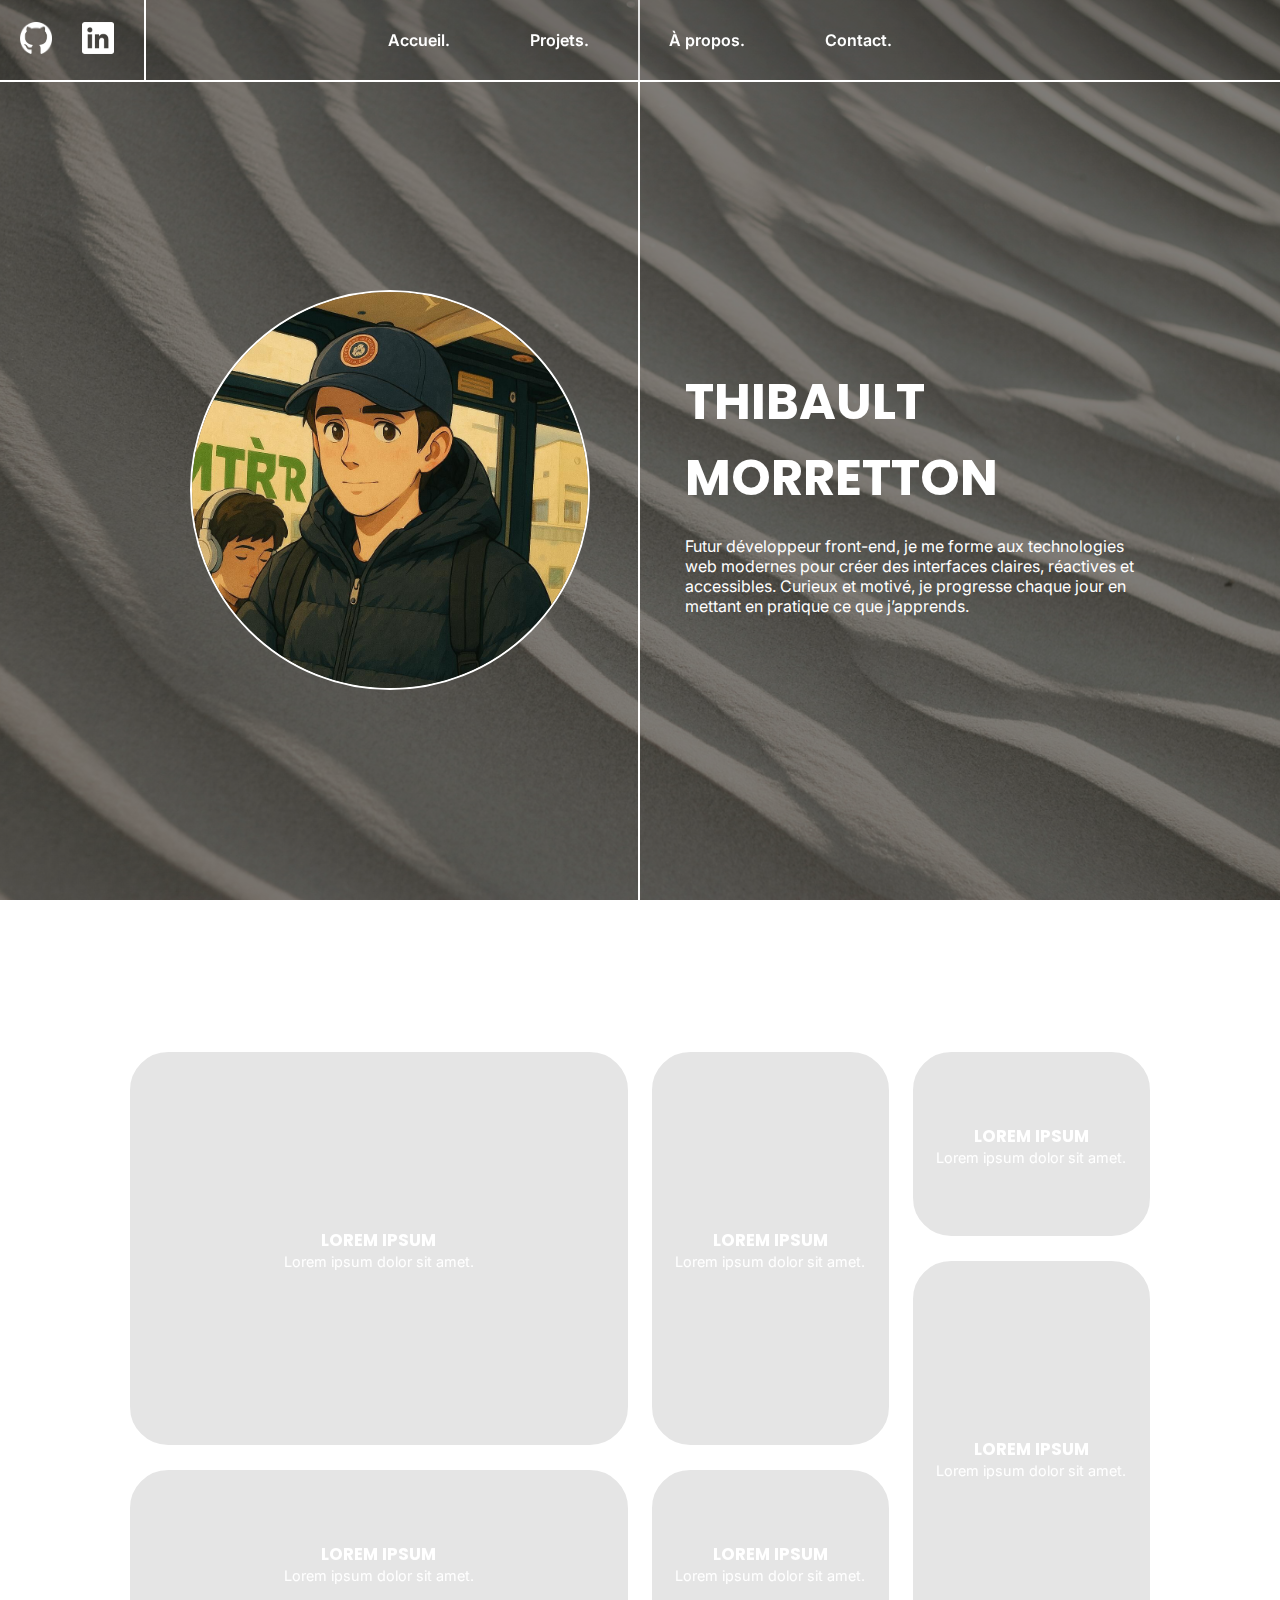
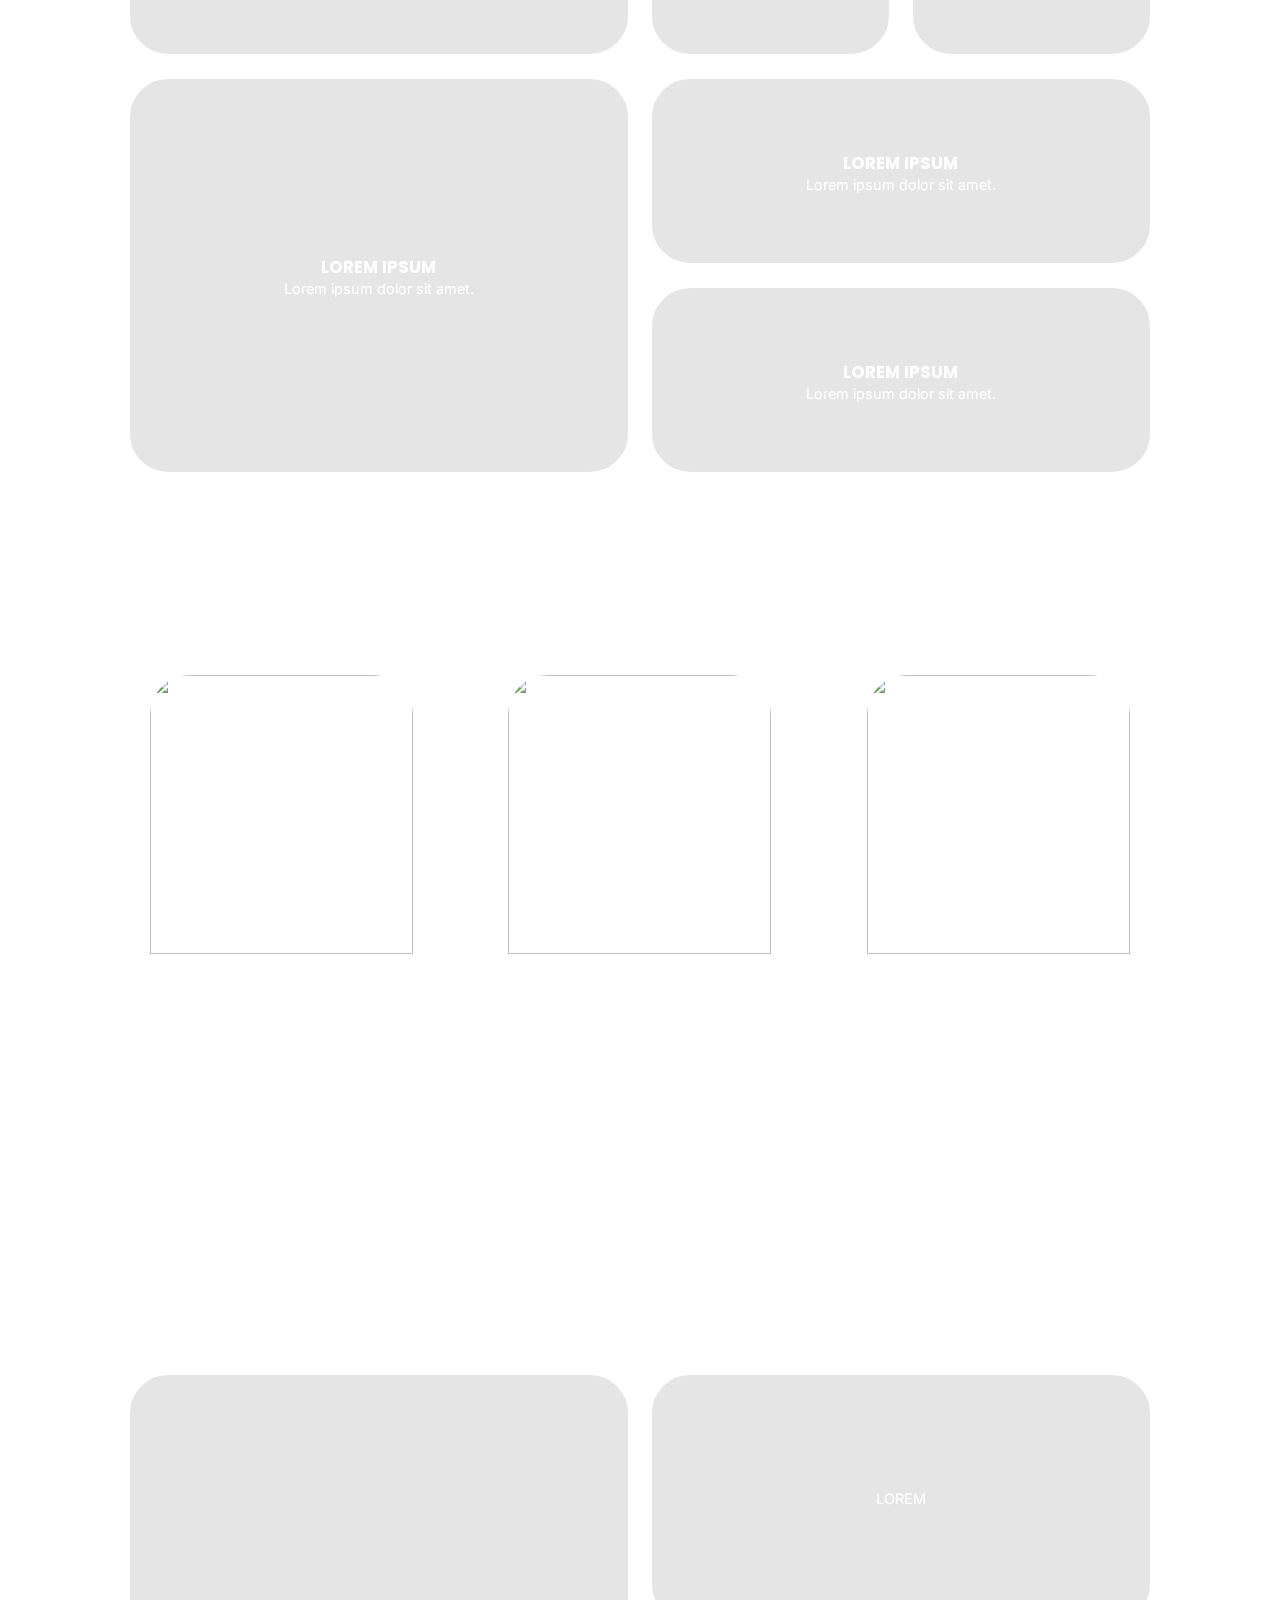
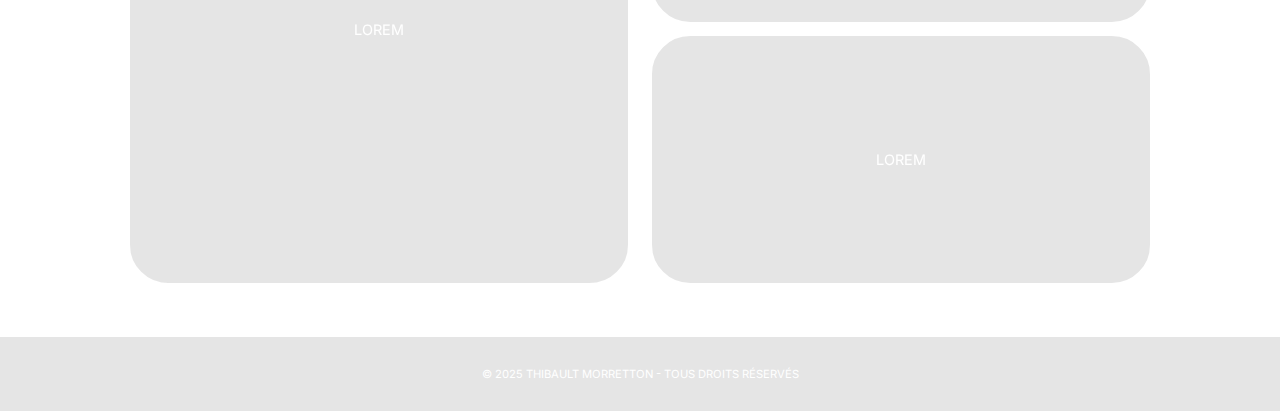
==== commit ac4ad3e2: "Version bêta 0.1.9" ====
--- a/index.html
+++ b/index.html
@@ -10,11 +10,12 @@
     <link href="assets/logo.ico" rel="icon" type="image/x-icon">
 </head>
 <body>
+
 <!-- HEADER -->
 <header class="fixed w100">
     <div class="socialsContainer flex spaceBetween alignCenter relative">
         <div class="socials flex alignCenter">
-            <a href="#"><img alt="GitHub" src="assets/logoGitHub.png"></a>
+            <a href="https://github.com/titilyonnais" target="_blank"><img alt="GitHub" src="assets/logoGitHub.png"></a>
             <a href="#"><img alt="LinkedIn" src="assets/logoLinkedin.png"></a>
         </div>
     </div>
--- a/style.css
+++ b/style.css
@@ -108,12 +108,12 @@
 /* //////////////////////// */
 
 ::selection {
-    background: rgba(232, 197, 119, 0.7);
+    background-color: rgba(232, 197, 119, 0.7);
     color: white;
 }
 
 ::-moz-selection {
-    background: rgba(232, 197, 119, 0.7);
+    background-color: rgba(232, 197, 119, 0.7);
     color: white;
 }
 
@@ -157,6 +157,10 @@
 
 .socials img:hover {
     transform: scale(1.3);
+}
+
+.socials img:active {
+    transform: scale(0.9);
 }
 
 header.scrolled .socials img {
@@ -496,7 +500,7 @@
 }
 
 
-@media (max-width: 1250px) {
+@media (max-width: 1600px) {
     .projectsContainer {
         max-width: 80vw;
     }
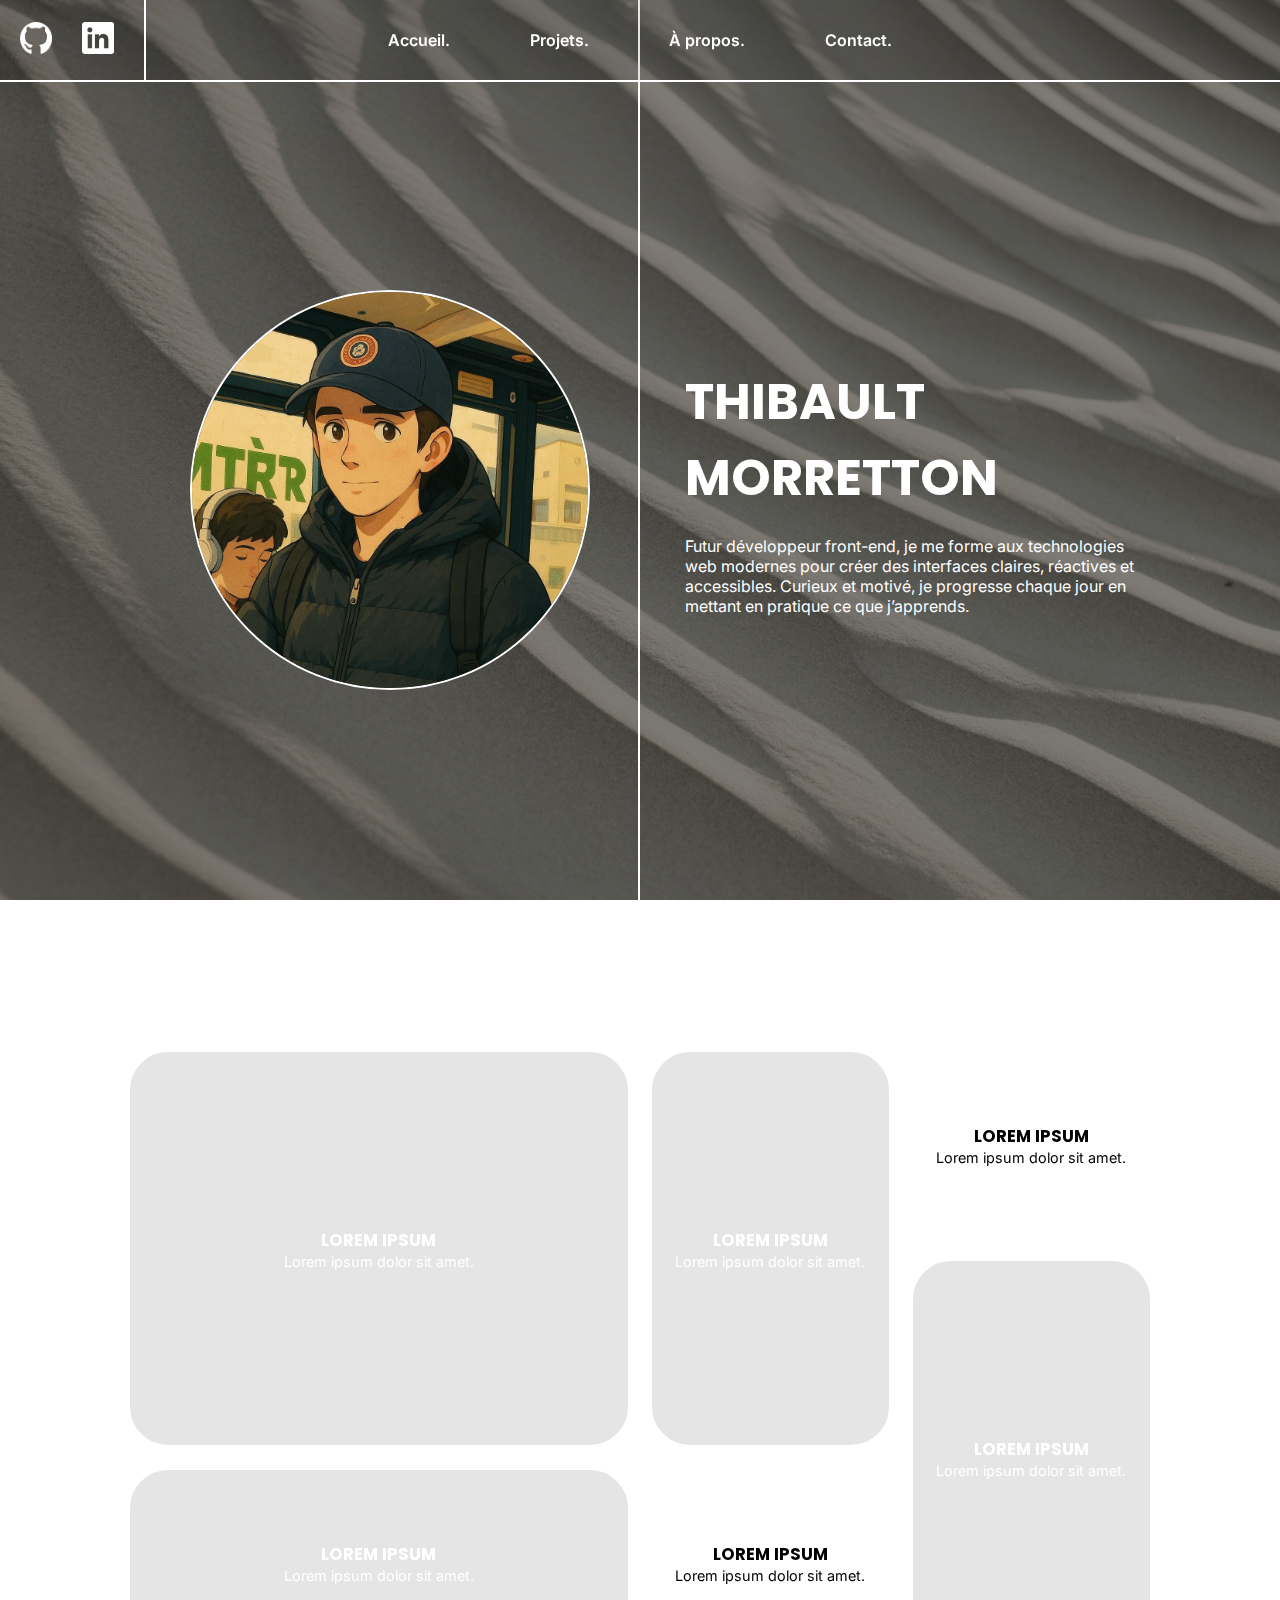
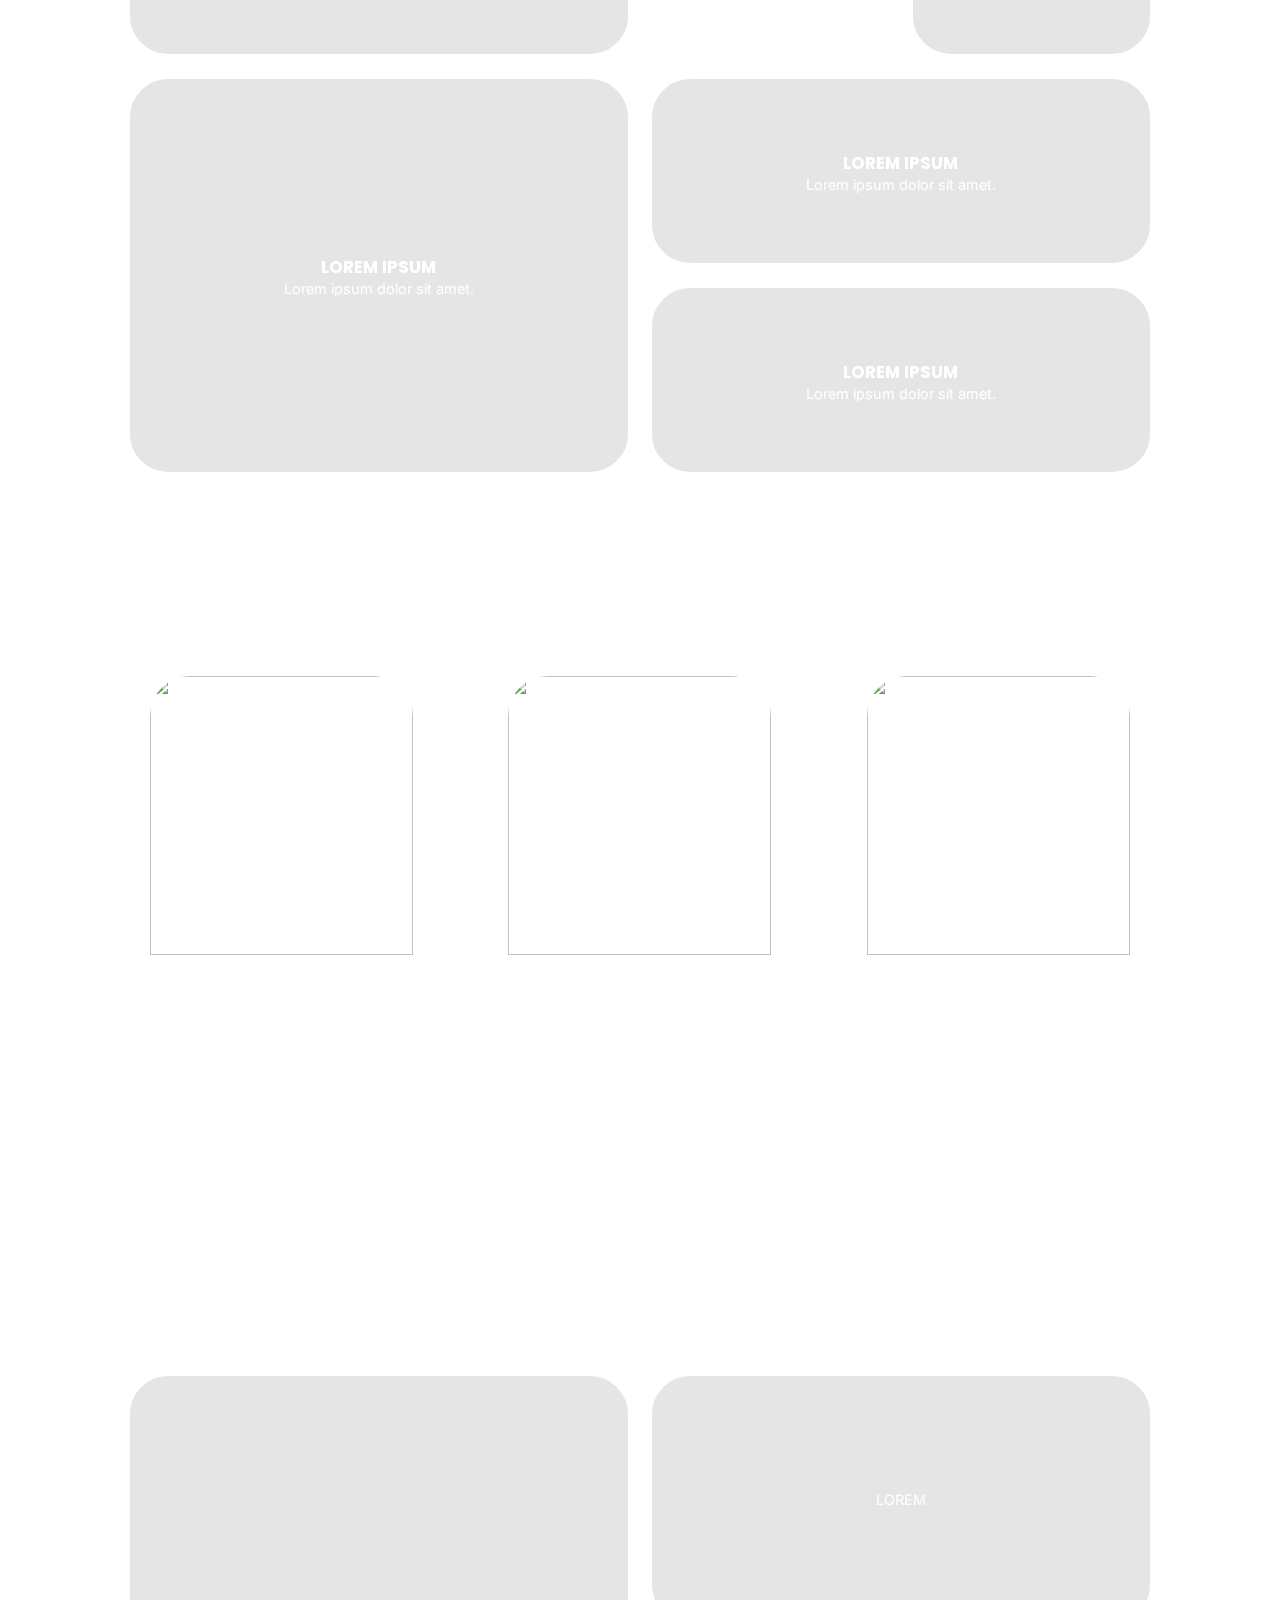
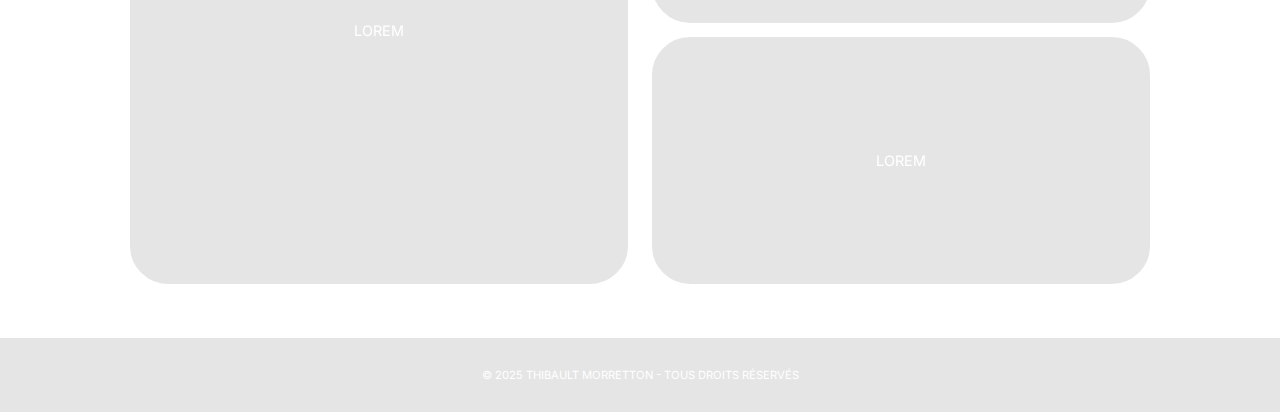
==== commit 10b71472: "Version bêta 0.2.0" ====
--- a/index.html
+++ b/index.html
@@ -54,7 +54,7 @@
         <h2>PROJETS</h2>
 
         <div class="projectsContainer">
-            <div class="square projectHoverImage">
+            <div class="square projectHoverImage relative flex justifyCenter flexColumn ">
                 <h3>LOREM IPSUM</h3>
                 <p>Lorem ipsum dolor sit amet.</p>
                 <img alt="Image projet" class="hoverImage" src="assets/interno.png">
@@ -63,7 +63,7 @@
                 <h3>LOREM IPSUM</h3>
                 <p>Lorem ipsum dolor sit amet.</p>
             </div>
-            <div class="green">
+            <div class="smallSquare">
                 <h3>LOREM IPSUM</h3>
                 <p>Lorem ipsum dolor sit amet.</p>
             </div>
@@ -75,7 +75,7 @@
                 <h3>LOREM IPSUM</h3>
                 <p>Lorem ipsum dolor sit amet.</p>
             </div>
-            <div class="green">
+            <div class="smallSquare">
                 <h3>LOREM IPSUM</h3>
                 <p>Lorem ipsum dolor sit amet.</p>
             </div>
--- a/style.css
+++ b/style.css
@@ -45,6 +45,10 @@
 
 .alignCenter {
     align-items: center;
+}
+
+.flexColumn {
+    flex-direction: column;
 }
 
 /* //////////////////////// */
@@ -249,7 +253,7 @@
 /* PROJECTS SECTION */
 
 .projects {
-    border-bottom: 1px solid #fff;
+    border-bottom: 2px solid #fff;
 }
 
 .projects > h2 {
@@ -303,16 +307,18 @@
     grid-row: span 2;
 }
 
+.projectsContainer > div.smallSquare {
+    background-color: #fff;
+    color: black;
+}
+
+
 .projectHoverImage {
-    position: relative;
     overflow: hidden;
     border: 2px solid white;
     padding: 5%;
     border-radius: 40px;
     text-align: center;
-    display: flex;
-    flex-direction: column;
-    justify-content: center;
     font-size: 0.9rem;
     cursor: pointer;
     transition: transform 0.3s ease;
